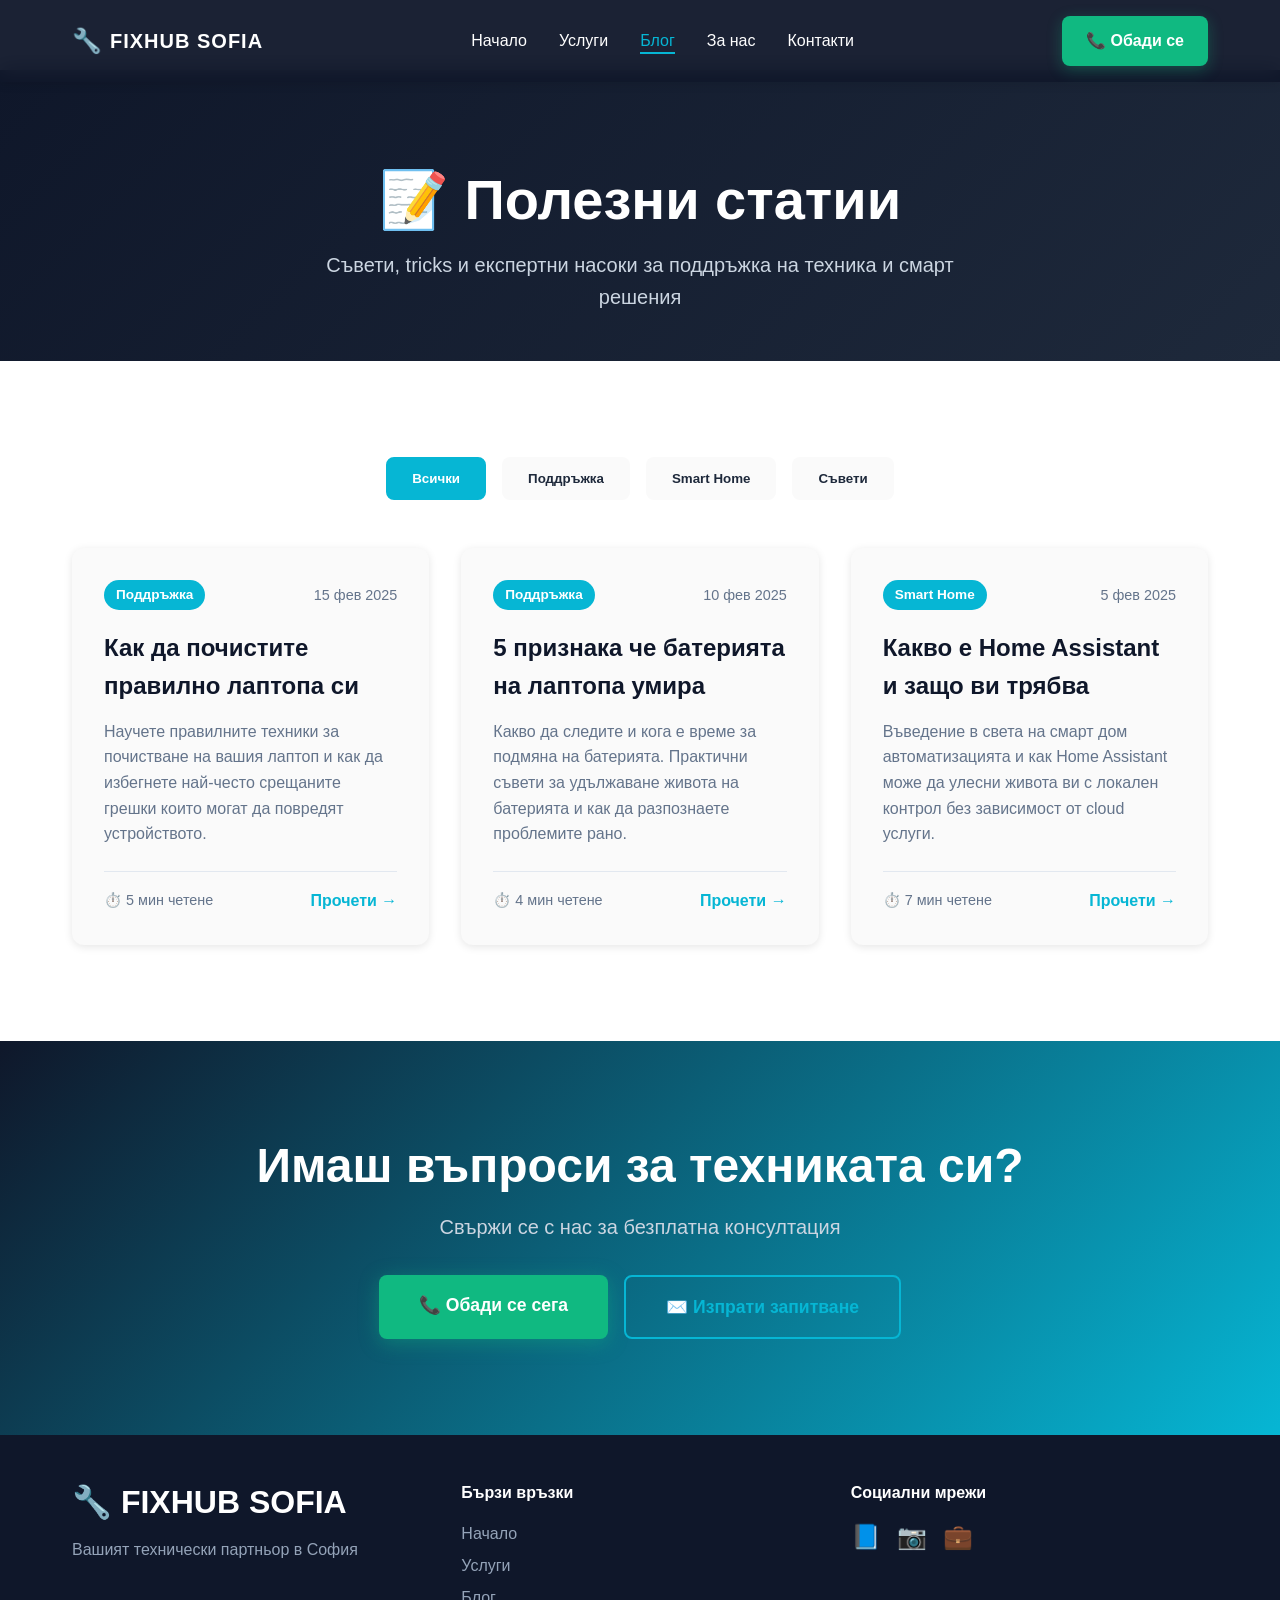
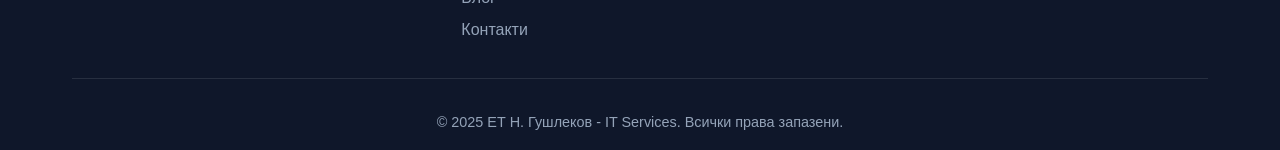
==== blog/index.html @ a7c0e613 "Initial commit - FixHub Sofia website" ====
<!DOCTYPE html>
<html lang="bg">
<head>
    <meta charset="UTF-8">
    <meta name="viewport" content="width=device-width, initial-scale=1.0">

    <title>Блог - Полезни статии | FixHub Sofia</title>
    <meta name="description" content="Полезни статии и съвети за поддръжка на компютри, смарт дом технологии и техника. Експертни насоки от FixHub Sofia.">

    <link rel="icon" type="image/png" href="data:image/svg+xml,<svg xmlns='http://www.w3.org/2000/svg' viewBox='0 0 100 100'><text y='.9em' font-size='90'>🔧</text></svg>">
    <link rel="stylesheet" href="../css/style.css">
</head>
<body>

<!-- Navigation -->
<nav class="navbar" id="navbar">
    <div class="nav-container">
        <a href="../index.html" class="nav-logo">
            <span class="logo-icon">🔧</span>
            <span class="logo-text">FIXHUB SOFIA</span>
        </a>

        <ul class="nav-menu" id="nav-menu">
            <li><a href="../index.html#home" class="nav-link">Начало</a></li>
            <li><a href="../index.html#services" class="nav-link">Услуги</a></li>
            <li><a href="../index.html#blog" class="nav-link active">Блог</a></li>
            <li><a href="../index.html#about" class="nav-link">За нас</a></li>
            <li><a href="../index.html#contact" class="nav-link">Контакти</a></li>
        </ul>

        <a href="tel:+359000000000" class="nav-cta">📞 Обади се</a>

        <div class="hamburger" id="hamburger">
            <span></span>
            <span></span>
            <span></span>
        </div>
    </div>
</nav>

<!-- Blog Header -->
<section class="blog-header">
    <div class="container">
        <h1>📝 Полезни статии</h1>
        <p class="blog-header-subtitle">
            Съвети, tricks и експертни насоки за поддръжка на техника и смарт решения
        </p>
    </div>
</section>

<!-- Blog Grid -->
<section class="section blog-index">
    <div class="container">

        <!-- Filter/Categories (optional - засега placeholder) -->
        <div class="blog-categories">
            <button class="category-filter active" data-category="all">Всички</button>
            <button class="category-filter" data-category="maintenance">Поддръжка</button>
            <button class="category-filter" data-category="smart-home">Smart Home</button>
            <button class="category-filter" data-category="tips">Съвети</button>
        </div>

        <!-- Articles Grid -->
        <div class="blog-articles-grid">

            <!-- Article 1 - Placeholder -->
            <article class="blog-index-card" data-category="maintenance">
                <div class="blog-card-header">
                    <span class="blog-card-category">Поддръжка</span>
                    <span class="blog-card-date">15 фев 2025</span>
                </div>
                <h3 class="blog-card-title">
                    <a href="articles/clean-laptop.html">Как да почистите правилно лаптопа си</a>
                </h3>
                <p class="blog-card-excerpt">
                    Научете правилните техники за почистване на вашия лаптоп и как да избегнете най-често срещаните грешки които могат да повредят устройството.
                </p>
                <div class="blog-card-footer">
                    <span class="reading-time">⏱️ 5 мин четене</span>
                    <a href="articles/clean-laptop.html" class="blog-card-link">Прочети →</a>
                </div>
            </article>

            <!-- Article 2 - Placeholder -->
            <article class="blog-index-card" data-category="maintenance">
                <div class="blog-card-header">
                    <span class="blog-card-category">Поддръжка</span>
                    <span class="blog-card-date">10 фев 2025</span>
                </div>
                <h3 class="blog-card-title">
                    <a href="articles/battery-life.html">5 признака че батерията на лаптопа умира</a>
                </h3>
                <p class="blog-card-excerpt">
                    Какво да следите и кога е време за подмяна на батерията. Практични съвети за удължаване живота на батерията и как да разпознаете проблемите рано.
                </p>
                <div class="blog-card-footer">
                    <span class="reading-time">⏱️ 4 мин четене</span>
                    <a href="articles/battery-life.html" class="blog-card-link">Прочети →</a>
                </div>
            </article>

            <!-- Article 3 - Placeholder -->
            <article class="blog-index-card" data-category="smart-home">
                <div class="blog-card-header">
                    <span class="blog-card-category">Smart Home</span>
                    <span class="blog-card-date">5 фев 2025</span>
                </div>
                <h3 class="blog-card-title">
                    <a href="articles/home-assistant-intro.html">Какво е Home Assistant и защо ви трябва</a>
                </h3>
                <p class="blog-card-excerpt">
                    Въведение в света на смарт дом автоматизацията и как Home Assistant може да улесни живота ви с локален контрол без зависимост от cloud услуги.
                </p>
                <div class="blog-card-footer">
                    <span class="reading-time">⏱️ 7 мин четене</span>
                    <a href="articles/home-assistant-intro.html" class="blog-card-link">Прочети →</a>
                </div>
            </article>

            <!-- Add more articles as you create them -->

        </div>

        <!-- Pagination (optional - за бъдеще) -->
        <!-- <div class="blog-pagination">
            <button class="page-btn">← Предишна</button>
            <span class="page-info">Страница 1 от 1</span>
            <button class="page-btn">Следваща →</button>
        </div> -->

    </div>
</section>

<!-- CTA Section -->
<section class="section cta-section">
    <div class="container">
        <h2>Имаш въпроси за техниката си?</h2>
        <p>Свържи се с нас за безплатна консултация</p>
        <div class="cta-buttons">
            <a href="tel:+359000000000" class="btn btn-primary">📞 Обади се сега</a>
            <a href="../index.html#contact" class="btn btn-secondary">✉️ Изпрати запитване</a>
        </div>
    </div>
</section>

<!-- Footer -->
<footer class="footer">
    <div class="container">
        <div class="footer-content">
            <div class="footer-brand">
                <h3>🔧 FIXHUB SOFIA</h3>
                <p>Вашият технически партньор в София</p>
            </div>

            <div class="footer-links">
                <h4>Бързи връзки</h4>
                <ul>
                    <li><a href="../index.html#home">Начало</a></li>
                    <li><a href="../index.html#services">Услуги</a></li>
                    <li><a href="index.html">Блог</a></li>
                    <li><a href="../index.html#contact">Контакти</a></li>
                </ul>
            </div>

            <div class="footer-social">
                <h4>Социални мрежи</h4>
                <div class="social-icons">
                    <a href="#" aria-label="Facebook">📘</a>
                    <a href="#" aria-label="Instagram">📷</a>
                    <a href="#" aria-label="LinkedIn">💼</a>
                </div>
            </div>
        </div>

        <div class="footer-bottom">
            <p>&copy; 2025 ЕТ Н. Гушлеков - IT Services. Всички права запазени.</p>
        </div>
    </div>
</footer>

<script src="../js/script.js"></script>
<script>
    // Simple category filter
    const filterBtns = document.querySelectorAll('.category-filter');
    const articles = document.querySelectorAll('.blog-index-card');

    filterBtns.forEach(btn => {
        btn.addEventListener('click', () => {
            // Update active button
            filterBtns.forEach(b => b.classList.remove('active'));
            btn.classList.add('active');

            const category = btn.dataset.category;

            // Filter articles
            articles.forEach(article => {
                if (category === 'all' || article.dataset.category === category) {
                    article.style.display = 'block';
                } else {
                    article.style.display = 'none';
                }
            });
        });
    });
</script>
</body>
</html>
---- css/style.css ----
/* ===========================
   CSS Variables & Reset
   =========================== */
:root {
    /* Colors - Variant 2 (Modern Tech) */
    --color-primary: #0f172a;        /* Slate dark */
    --color-secondary: #1e293b;      /* Slate medium */
    --color-accent: #06b6d4;         /* Cyan/Teal */
    --color-cta: #10b981;            /* Green for CTAs */
    --color-text: #1e293b;
    --color-text-light: #64748b;
    --color-bg: #fafafa;
    --color-bg-alt: #f1f5f9;
    --color-white: #ffffff;

    /* Spacing */
    --spacing-xs: 0.5rem;
    --spacing-sm: 1rem;
    --spacing-md: 2rem;
    --spacing-lg: 4rem;
    --spacing-xl: 6rem;

    /* Border radius */
    --radius-sm: 8px;
    --radius-md: 12px;
    --radius-lg: 16px;

    /* Shadows */
    --shadow-sm: 0 2px 8px rgba(0, 0, 0, 0.1);
    --shadow-md: 0 4px 16px rgba(0, 0, 0, 0.12);
    --shadow-lg: 0 8px 32px rgba(0, 0, 0, 0.15);

    /* Transitions */
    --transition: all 0.3s ease;
}

* {
    margin: 0;
    padding: 0;
    box-sizing: border-box;
}

html {
    scroll-behavior: smooth;
    font-size: 16px;
}

body {
    font-family: 'Segoe UI', -apple-system, BlinkMacSystemFont, 'Roboto', 'Oxygen', 'Ubuntu', 'Cantarell', sans-serif;
    line-height: 1.6;
    color: var(--color-text);
    background-color: var(--color-bg);
    overflow-x: hidden;
}

/* ===========================
   Typography
   =========================== */
h1, h2, h3, h4, h5, h6 {
    line-height: 1.2;
    font-weight: 700;
}

h1 { font-size: clamp(2.5rem, 6vw, 4rem); }
h2 { font-size: clamp(2rem, 4vw, 3rem); }
h3 { font-size: clamp(1.5rem, 3vw, 2rem); }

/* ===========================
   Navigation Bar
   =========================== */
.navbar {
    position: fixed;
    top: 0;
    left: 0;
    right: 0;
    background: rgba(15, 23, 42, 0.95);
    backdrop-filter: blur(10px);
    padding: 1rem 0;
    z-index: 1000;
    transition: var(--transition);
    box-shadow: 0 2px 10px rgba(0, 0, 0, 0.1);
}

.navbar.scrolled {
    padding: 0.5rem 0;
    box-shadow: 0 4px 20px rgba(0, 0, 0, 0.2);
}

.nav-container {
    max-width: 1200px;
    margin: 0 auto;
    padding: 0 2rem;
    display: flex;
    justify-content: space-between;
    align-items: center;
}

.nav-logo {
    display: flex;
    align-items: center;
    gap: 0.5rem;
    font-size: 1.25rem;
    font-weight: 700;
    color: var(--color-white);
    text-decoration: none;
}

.logo-icon {
    font-size: 1.5rem;
}

.logo-text {
    letter-spacing: 1px;
}

.nav-menu {
    display: flex;
    list-style: none;
    gap: 2rem;
    align-items: center;
    margin: 0 auto;
}

.nav-link {
    color: var(--color-white);
    text-decoration: none;
    font-weight: 500;
    transition: var(--transition);
    position: relative;
}

.nav-link::after {
    content: '';
    position: absolute;
    bottom: -5px;
    left: 0;
    width: 0;
    height: 2px;
    background: var(--color-accent);
    transition: var(--transition);
}

.nav-link:hover::after,
.nav-link.active::after {
    width: 100%;
}

.nav-link:hover,
.nav-link.active {
    color: var(--color-accent);
}

.nav-cta {
    background: var(--color-cta);
    color: var(--color-white);
    padding: 0.75rem 1.5rem;
    border-radius: var(--radius-sm);
    text-decoration: none;
    font-weight: 600;
    transition: var(--transition);
    box-shadow: 0 4px 15px rgba(16, 185, 129, 0.3);
}

.nav-cta:hover {
    transform: translateY(-2px);
    box-shadow: 0 6px 20px rgba(16, 185, 129, 0.4);
}

/* Hamburger Menu */
.hamburger {
    display: none;
    flex-direction: column;
    gap: 5px;
    cursor: pointer;
    z-index: 1001;
}

.hamburger span {
    width: 25px;
    height: 3px;
    background: var(--color-white);
    transition: var(--transition);
    border-radius: 2px;
}

.hamburger.active span:nth-child(1) {
    transform: rotate(45deg) translate(8px, 8px);
}

.hamburger.active span:nth-child(2) {
    opacity: 0;
}

.hamburger.active span:nth-child(3) {
    transform: rotate(-45deg) translate(7px, -7px);
}

/* ===========================
   Hero Section
   =========================== */
.hero {
    min-height: 100vh;
    background: linear-gradient(135deg, #0f172a 0%, #1e293b 50%, #cbd5e1 100%);
    position: relative;
    overflow: hidden;
    display: flex;
    align-items: center;
    justify-content: center;
    padding-top: 140px; /* navbar (70px) + banner (~70px) */
}

/* Floating shapes - без промяна */
.shape {
    position: absolute;
    border: 2px solid rgba(6, 182, 212, 0.2);
    border-radius: 50%;
    animation: float 5s ease-in-out infinite;
}

.shape:nth-child(1) {
    width: 100px;
    height: 100px;
    top: 10%;
    left: 10%;
    animation-duration: 5s;
}

.shape:nth-child(2) {
    width: 150px;
    height: 150px;
    top: 60%;
    left: 80%;
    animation-duration: 6s;
    animation-delay: 0.5s;
}

.shape:nth-child(3) {
    width: 200px;
    height: 200px;
    top: 30%;
    left: 70%;
    animation-duration: 7s;
    animation-delay: 1s;
}

.shape:nth-child(4) {
    width: 250px;
    height: 250px;
    top: 70%;
    left: 20%;
    animation-duration: 8s;
    animation-delay: 1.5s;
}

.shape:nth-child(5) {
    width: 300px;
    height: 300px;
    top: 20%;
    left: 40%;
    animation-duration: 9s;
    animation-delay: 2s;
}

@keyframes float {
    0%, 100% {
        transform: translate(0, 0) rotate(0deg);
    }
    25% {
        transform: translate(10px, -10px) rotate(5deg);
    }
    50% {
        transform: translate(-5px, -20px) rotate(-5deg);
    }
    75% {
        transform: translate(-10px, 10px) rotate(3deg);
    }
}

.hero-content {
    position: relative;
    z-index: 10;
    text-align: center;
    padding: 0 2rem;
    max-width: 1000px;
    width: 100%;
    display: flex;
    flex-direction: column;
    justify-content: space-between;
    min-height: 80vh;
}

/* Brand на горе */
.hero-brand {
    font-size: clamp(2rem, 4vw, 3.5rem);
    color: var(--color-accent);
    font-weight: 800;
    letter-spacing: 4px;
    margin-bottom: auto;
    padding-top: 2rem;
}

/* Title и subtitle в центъра */
.hero-main {
    flex: 1;
    display: flex;
    flex-direction: column;
    justify-content: center;
    margin: 2rem 0;
}

.hero-title {
    color: var(--color-white);
    margin-bottom: 1.5rem;
    line-height: 1.1;
}

.hero-subtitle {
    font-size: clamp(1rem, 2vw, 1.25rem);
    color: #cbd5e1;
    margin-bottom: 0;
    min-height: 60px;
}

.cursor {
    border-right: 2px solid var(--color-accent);
    animation: blink 1s step-end infinite;
}

@keyframes blink {
    50% {
        border-color: transparent;
    }
}

/* Buttons и badges долу */
.hero-bottom {
    margin-top: auto;
    padding-bottom: 3rem;
}

.hero-buttons {
    display: flex;
    gap: 1rem;
    justify-content: center;
    flex-wrap: wrap;
    margin-bottom: 3rem;
}

.btn {
    padding: 1rem 2.5rem;
    font-size: 1.1rem;
    font-weight: 600;
    border-radius: var(--radius-sm);
    cursor: pointer;
    transition: var(--transition);
    border: none;
    text-decoration: none;
    display: inline-block;
}

.btn-primary {
    background: var(--color-cta);
    color: var(--color-white);
    box-shadow: 0 4px 20px rgba(16, 185, 129, 0.4);
}

.btn-primary:hover {
    transform: translateY(-2px);
    box-shadow: 0 8px 30px rgba(16, 185, 129, 0.6);
}

.btn-secondary {
    background: transparent;
    color: var(--color-accent);
    border: 2px solid var(--color-accent);
}

.btn-secondary:hover {
    background: rgba(6, 182, 212, 0.1);
    transform: translateY(-2px);
}

.btn-tertiary {
    background: transparent;
    color: #cbd5e1;
    border: 2px solid rgba(203, 213, 225, 0.3);
}

.btn-tertiary:hover {
    background: rgba(203, 213, 225, 0.1);
    border-color: #cbd5e1;
    transform: translateY(-2px);
}

.trust-badges {
    display: flex;
    justify-content: center;
    gap: 3rem;
    flex-wrap: wrap;
    color: #94a3b8;
    font-size: 0.9rem;
}

/* Responsive */
@media (max-width: 768px) {
    .hero-content {
        min-height: 70vh;
    }

    .hero-brand {
        font-size: clamp(1.75rem, 5vw, 2.5rem);
        letter-spacing: 2px;
        padding-top: 1rem;
    }

    .hero-buttons {
        margin-bottom: 2rem;
    }

    .trust-badges {
        gap: 1.5rem;
        font-size: 0.85rem;
    }

    .hero-bottom {
        padding-bottom: 2rem;
    }
}

/* ===========================
   Section Styles
   =========================== */
.section {
    padding: var(--spacing-xl) 0;
}

.container {
    max-width: 1200px;
    margin: 0 auto;
    padding: 0 2rem;
}

.section-title {
    text-align: center;
    color: var(--color-primary);
    margin-bottom: 1rem;
}

.section-subtitle {
    text-align: center;
    color: var(--color-text-light);
    font-size: 1.1rem;
    margin-bottom: 3rem;
    max-width: 600px;
    margin-left: auto;
    margin-right: auto;
}

/* ===========================
   Services Section
   =========================== */
.services {
    background: var(--color-white);
}

.services-grid {
    display: grid;
    grid-template-columns: repeat(auto-fit, minmax(280px, 1fr));
    gap: 2rem;
}

.service-card {
    background: var(--color-bg);
    padding: 2rem;
    border-radius: var(--radius-md);
    text-align: center;
    transition: var(--transition);
    border: 2px solid transparent;
}

.service-card:hover {
    transform: translateY(-10px);
    box-shadow: var(--shadow-lg);
    border-color: var(--color-accent);
}

.service-icon {
    font-size: 3rem;
    margin-bottom: 1rem;
}

.service-title {
    color: var(--color-primary);
    margin-bottom: 1rem;
    font-size: 1.5rem;
}

.service-description {
    color: var(--color-text-light);
    margin-bottom: 1.5rem;
    line-height: 1.6;
}

.service-price {
    color: var(--color-cta);
    font-weight: 700;
    font-size: 1.25rem;
}

/* ===========================
   Pricing Section
   =========================== */
.pricing {
    background: var(--color-bg-alt);
}

.pricing-grid {
    display: grid;
    grid-template-columns: repeat(auto-fit, minmax(250px, 1fr));
    gap: 1.5rem;
    margin-bottom: 2rem;
}

.pricing-item {
    background: var(--color-white);
    padding: 1.5rem;
    border-radius: var(--radius-sm);
    box-shadow: var(--shadow-sm);
    display: flex;
    justify-content: space-between;
    align-items: center;
    transition: var(--transition);
}

.pricing-item:hover {
    transform: translateY(-5px);
    box-shadow: var(--shadow-md);
}

.pricing-service {
    font-weight: 600;
    color: var(--color-primary);
}

.pricing-price {
    color: var(--color-cta);
    font-weight: 700;
    font-size: 1.25rem;
}

.pricing-note {
    text-align: center;
    color: var(--color-text-light);
    font-style: italic;
    font-size: 0.9rem;
    margin-top: 2rem;
}

/* ===========================
   Gallery Section
   =========================== */
.gallery {
    background: var(--color-white);
}

.gallery-grid {
    display: grid;
    grid-template-columns: repeat(auto-fit, minmax(300px, 1fr));
    gap: 1.5rem;
}

.gallery-item {
    aspect-ratio: 4/3;
    border-radius: var(--radius-md);
    overflow: hidden;
    box-shadow: var(--shadow-md);
    transition: var(--transition);
}

.gallery-item:hover {
    transform: scale(1.05);
    box-shadow: var(--shadow-lg);
}

.gallery-placeholder {
    width: 100%;
    height: 100%;
    background: linear-gradient(135deg, var(--color-secondary), var(--color-accent));
    display: flex;
    flex-direction: column;
    align-items: center;
    justify-content: center;
    color: var(--color-white);
}

.gallery-placeholder span {
    font-size: 4rem;
    margin-bottom: 1rem;
}

.gallery-placeholder p {
    font-size: 1.1rem;
    font-weight: 600;
}

/* ===========================
   Blog Section
   =========================== */
.blog {
    background: var(--color-bg-alt);
}

.blog-grid {
    display: grid;
    grid-template-columns: repeat(auto-fit, minmax(300px, 1fr));
    gap: 2rem;
}

.blog-card {
    background: var(--color-white);
    padding: 2rem;
    border-radius: var(--radius-md);
    box-shadow: var(--shadow-sm);
    transition: var(--transition);
}

.blog-card:hover {
    transform: translateY(-10px);
    box-shadow: var(--shadow-lg);
}

.blog-icon {
    font-size: 2.5rem;
    margin-bottom: 1rem;
}

.blog-title {
    color: var(--color-primary);
    margin-bottom: 1rem;
    font-size: 1.3rem;
}

.blog-excerpt {
    color: var(--color-text-light);
    margin-bottom: 1.5rem;
    line-height: 1.6;
}

.blog-link {
    color: var(--color-accent);
    text-decoration: none;
    font-weight: 600;
    transition: var(--transition);
}

.blog-link:hover {
    color: var(--color-cta);
}

/* ===========================
   About Section
   =========================== */
.about {
    background: var(--color-white);
}

.about-content {
    max-width: 900px;
    margin: 0 auto;
}

.about-text h3 {
    color: var(--color-primary);
    margin-bottom: 1.5rem;
    font-size: 2rem;
}

.about-text p {
    color: var(--color-text-light);
    margin-bottom: 1.5rem;
    line-height: 1.8;
    font-size: 1.1rem;
}

.about-features {
    display: grid;
    grid-template-columns: repeat(auto-fit, minmax(250px, 1fr));
    gap: 2rem;
    margin-top: 3rem;
}

.feature {
    display: flex;
    gap: 1rem;
    align-items: flex-start;
}

.feature-icon {
    font-size: 2rem;
    color: var(--color-accent);
}

.feature h4 {
    color: var(--color-primary);
    margin-bottom: 0.5rem;
}

.feature p {
    color: var(--color-text-light);
    font-size: 0.95rem;
    margin: 0;
}

/* ===========================
   Contact Section
   =========================== */
.contact {
    background: var(--color-bg-alt);
}

.contact-grid {
    display: grid;
    grid-template-columns: repeat(auto-fit, minmax(350px, 1fr));
    gap: 3rem;
}

.contact-info {
    display: flex;
    flex-direction: column;
    gap: 2rem;
}

.contact-item {
    display: flex;
    gap: 1rem;
    align-items: flex-start;
}

.contact-icon {
    font-size: 2rem;
    color: var(--color-accent);
}

.contact-item h4 {
    color: var(--color-primary);
    margin-bottom: 0.5rem;
}

.contact-item a {
    color: var(--color-accent);
    text-decoration: none;
    font-weight: 600;
    transition: var(--transition);
}

.contact-item a:hover {
    color: var(--color-cta);
}

.contact-item p {
    color: var(--color-text-light);
    margin: 0;
}

.contact-note {
    font-size: 0.85rem;
    font-style: italic;
}

.contact-form-container {
    background: var(--color-white);
    padding: 2rem;
    border-radius: var(--radius-md);
    box-shadow: var(--shadow-md);
}

.contact-form-container h3 {
    color: var(--color-primary);
    margin-bottom: 1.5rem;
}

.contact-form {
    display: flex;
    flex-direction: column;
    gap: 1rem;
}

.contact-form input,
.contact-form textarea {
    padding: 1rem;
    border: 2px solid #e2e8f0;
    border-radius: var(--radius-sm);
    font-family: inherit;
    font-size: 1rem;
    transition: var(--transition);
}

.contact-form input:focus,
.contact-form textarea:focus {
    outline: none;
    border-color: var(--color-accent);
}

.contact-form textarea {
    resize: vertical;
}

.form-note {
    font-size: 0.85rem;
    color: var(--color-text-light);
    font-style: italic;
    margin-top: 1rem;
}

/* ===========================
   Footer
   =========================== */
.footer {
    background: var(--color-primary);
    color: var(--color-white);
    padding: 3rem 0 1rem;
}

.footer-content {
    display: grid;
    grid-template-columns: repeat(auto-fit, minmax(250px, 1fr));
    gap: 2rem;
    margin-bottom: 2rem;
}

.footer-brand h3 {
    margin-bottom: 1rem;
}

.footer-brand p {
    color: #94a3b8;
}

.footer-links h4,
.footer-social h4 {
    margin-bottom: 1rem;
}

.footer-links ul {
    list-style: none;
}

.footer-links a {
    color: #94a3b8;
    text-decoration: none;
    transition: var(--transition);
    line-height: 2;
}

.footer-links a:hover {
    color: var(--color-accent);
}

.social-icons {
    display: flex;
    gap: 1rem;
}

.social-icons a {
    font-size: 1.5rem;
    text-decoration: none;
    transition: var(--transition);
}

.social-icons a:hover {
    transform: scale(1.2);
}

.footer-bottom {
    text-align: center;
    padding-top: 2rem;
    border-top: 1px solid rgba(255, 255, 255, 0.1);
    color: #94a3b8;
    font-size: 0.9rem;
}

/* ===========================
   Floating CTA Button
   =========================== */
.floating-cta {
    position: fixed;
    bottom: 2rem;
    right: 2rem;
    background: var(--color-cta);
    color: var(--color-white);
    padding: 1rem 1.5rem;
    border-radius: 50px;
    text-decoration: none;
    font-weight: 600;
    box-shadow: 0 4px 20px rgba(16, 185, 129, 0.4);
    transition: var(--transition);
    z-index: 999;
    display: none;
}

.floating-cta.visible {
    display: block;
    animation: fadeInUp 0.3s ease;
}

.floating-cta:hover {
    transform: translateY(-5px);
    box-shadow: 0 8px 30px rgba(16, 185, 129, 0.6);
}

/* ===========================
   Back to Top Button
   =========================== */
.back-to-top {
    position: fixed;
    bottom: 2rem;
    left: 2rem;
    width: 50px;
    height: 50px;
    background: var(--color-accent);
    color: var(--color-white);
    border: none;
    border-radius: 50%;
    font-size: 1.5rem;
    cursor: pointer;
    opacity: 0;
    visibility: hidden;
    transition: var(--transition);
    z-index: 998;
    box-shadow: 0 4px 15px rgba(6, 182, 212, 0.4);
}

.back-to-top.visible {
    opacity: 1;
    visibility: visible;
}

.back-to-top:hover {
    background: var(--color-cta);
    transform: translateY(-5px);
    box-shadow: 0 6px 20px rgba(6, 182, 212, 0.6);
}

/* Adjust floating CTA position when both buttons visible */
@media (max-width: 768px) {
    .back-to-top {
        bottom: 5rem;
        left: 1rem;
        width: 45px;
        height: 45px;
    }
}

@keyframes fadeInUp {
    from {
        opacity: 0;
        transform: translateY(20px);
    }
    to {
        opacity: 1;
        transform: translateY(0);
    }
}

/* Service Link Button */
.service-link {
    display: inline-block;
    margin-top: 1rem;
    padding: 0.75rem 1.5rem;
    background: var(--color-accent);
    color: var(--color-white);
    text-decoration: none;
    border-radius: var(--radius-sm);
    font-weight: 600;
    transition: var(--transition);
}

.service-link:hover {
    background: var(--color-cta);
    transform: translateX(5px);
}

/* ===========================
   Responsive Design
   =========================== */
@media (max-width: 768px) {
    .nav-menu {
        position: fixed;
        left: -100%;
        top: 70px;
        flex-direction: column;
        background: rgba(15, 23, 42, 0.98);
        width: 100%;
        text-align: center;
        transition: 0.3s;
        padding: 2rem 0;
        gap: 1.5rem;
    }

    .nav-menu.active {
        left: 0;
    }

    .nav-cta {
        display: none;
    }

    .hamburger {
        display: flex;
    }

    .trust-badges {
        gap: 1.5rem;
        font-size: 0.85rem;
    }

    .services-grid,
    .gallery-grid,
    .blog-grid {
        grid-template-columns: 1fr;
    }

    .pricing-grid {
        grid-template-columns: 1fr;
    }

    .contact-grid {
        grid-template-columns: 1fr;
    }

    .floating-cta {
        bottom: 1rem;
        right: 1rem;
        padding: 0.75rem 1.25rem;
        font-size: 0.9rem;
    }


}

@media (max-width: 480px) {
    .container {
        padding: 0 1rem;
    }

    .hero-buttons {
        flex-direction: column;
        width: 100%;
    }

    .hero-buttons .btn {
        width: 100%;
    }
}

/* ===========================
   Service Detail Pages
   =========================== */
.service-hero {
    background: linear-gradient(135deg, var(--color-primary), var(--color-secondary));
    color: var(--color-white);
    padding: 8rem 0 4rem;
    margin-top: 70px;
}

.back-link {
    color: var(--color-accent);
    text-decoration: none;
    font-weight: 600;
    display: inline-block;
    margin-bottom: 2rem;
    transition: var(--transition);
}

.back-link:hover {
    transform: translateX(-5px);
}

.service-hero h1 {
    font-size: clamp(2.5rem, 5vw, 3.5rem);
    margin-bottom: 1rem;
}

.service-hero-subtitle {
    font-size: 1.25rem;
    color: #cbd5e1;
    max-width: 700px;
}

.service-details {
    background: var(--color-white);
}

.details-grid {
    display: grid;
    grid-template-columns: repeat(auto-fit, minmax(350px, 1fr));
    gap: 3rem;
    margin-top: 3rem;
}

.detail-category h3 {
    color: var(--color-primary);
    margin-bottom: 1.5rem;
    font-size: 1.5rem;
}

.service-list {
    list-style: none;
}

.service-list li {
    display: flex;
    justify-content: space-between;
    align-items: center;
    padding: 1rem;
    border-bottom: 1px solid #e2e8f0;
    transition: var(--transition);
}

.service-list li:hover {
    background: var(--color-bg-alt);
    padding-left: 1.5rem;
}

.service-name {
    font-weight: 500;
    color: var(--color-text);
}

.service-detail-price {
    color: var(--color-cta);
    font-weight: 700;
    white-space: nowrap;
    margin-left: 1rem;
}

.service-detail-price.free {
    color: var(--color-accent);
    font-size: 1.1rem;
}

/* FAQ Section */
.faq-section {
    background: var(--color-bg-alt);
}

.faq-grid {
    display: grid;
    grid-template-columns: repeat(auto-fit, minmax(300px, 1fr));
    gap: 2rem;
    margin-top: 3rem;
}

.faq-item {
    background: var(--color-white);
    padding: 2rem;
    border-radius: var(--radius-md);
    box-shadow: var(--shadow-sm);
    transition: var(--transition);
}

.faq-item:hover {
    transform: translateY(-5px);
    box-shadow: var(--shadow-md);
}

.faq-item h3 {
    color: var(--color-primary);
    margin-bottom: 1rem;
    font-size: 1.25rem;
}

.faq-item p {
    color: var(--color-text-light);
    line-height: 1.6;
}

/* Process Section */
.process-section {
    background: var(--color-white);
}

.process-steps {
    display: grid;
    grid-template-columns: repeat(auto-fit, minmax(250px, 1fr));
    gap: 2rem;
    margin-top: 3rem;
}

.process-step {
    text-align: center;
    padding: 2rem;
}

.step-number {
    width: 60px;
    height: 60px;
    background: var(--color-accent);
    color: var(--color-white);
    border-radius: 50%;
    display: flex;
    align-items: center;
    justify-content: center;
    font-size: 1.5rem;
    font-weight: 700;
    margin: 0 auto 1.5rem;
}

.process-step h3 {
    color: var(--color-primary);
    margin-bottom: 1rem;
}

.process-step p {
    color: var(--color-text-light);
    line-height: 1.6;
}

/* CTA Section */
.cta-section {
    background: linear-gradient(135deg, var(--color-primary), var(--color-accent));
    color: var(--color-white);
    text-align: center;
}

.cta-section h2 {
    color: var(--color-white);
    margin-bottom: 1rem;
}

.cta-section p {
    font-size: 1.25rem;
    margin-bottom: 2rem;
    color: #cbd5e1;
}

.cta-buttons {
    display: flex;
    gap: 1rem;
    justify-content: center;
    flex-wrap: wrap;
}

/* ===========================
   Product Pages Styles
   =========================== */

/* Category Tabs */
.category-tabs {
    display: flex;
    gap: 1rem;
    justify-content: center;
    flex-wrap: wrap;
    margin-top: 2rem;
}

.category-tab {
    padding: 0.75rem 1.5rem;
    background: var(--color-white);
    border: 2px solid #e2e8f0;
    border-radius: var(--radius-sm);
    font-weight: 600;
    cursor: pointer;
    transition: var(--transition);
}

.category-tab:hover {
    border-color: var(--color-accent);
    transform: translateY(-2px);
}

.category-tab.active {
    background: var(--color-accent);
    color: var(--color-white);
    border-color: var(--color-accent);
}

/* Products Grid */
.products-section {
    background: var(--color-white);
}

.products-grid {
    display: grid;
    grid-template-columns: repeat(auto-fill, minmax(320px, 1fr));
    gap: 2rem;
    margin-top: 3rem;
}

.product-card {
    background: var(--color-bg);
    border-radius: var(--radius-md);
    overflow: hidden;
    box-shadow: var(--shadow-sm);
    transition: var(--transition);
    display: flex;
    flex-direction: column;
}

.product-card:hover {
    transform: translateY(-10px);
    box-shadow: var(--shadow-lg);
}

.product-image {
    position: relative;
    aspect-ratio: 16/10;
    background: linear-gradient(135deg, var(--color-secondary), var(--color-accent));
    overflow: hidden;
}

.product-placeholder {
    width: 100%;
    height: 100%;
    display: flex;
    align-items: center;
    justify-content: center;
}

.product-icon {
    font-size: 5rem;
    filter: drop-shadow(0 4px 10px rgba(0,0,0,0.2));
}

.product-badge {
    position: absolute;
    top: 1rem;
    right: 1rem;
    background: var(--color-cta);
    color: var(--color-white);
    padding: 0.5rem 1rem;
    border-radius: 20px;
    font-size: 0.85rem;
    font-weight: 600;
}

.product-badge.new {
    background: #f59e0b;
}

.product-content {
    padding: 1.5rem;
    flex: 1;
    display: flex;
    flex-direction: column;
}

.product-name {
    color: var(--color-primary);
    font-size: 1.5rem;
    margin-bottom: 0.25rem;
}

.product-category {
    color: var(--color-accent);
    font-size: 0.9rem;
    font-weight: 600;
    margin-bottom: 1rem;
}

.product-description {
    color: var(--color-text-light);
    line-height: 1.6;
    margin-bottom: 1.5rem;
}

.product-features {
    display: grid;
    grid-template-columns: 1fr 1fr;
    gap: 0.5rem;
    margin-bottom: 1.5rem;
}

.feature-item {
    font-size: 0.85rem;
    color: var(--color-text);
}

.product-footer {
    margin-top: auto;
    display: flex;
    justify-content: space-between;
    align-items: center;
    padding-top: 1rem;
    border-top: 2px solid #e2e8f0;
}

.product-price {
    display: flex;
    flex-direction: column;
}

.price-amount {
    font-size: 1.75rem;
    font-weight: 700;
    color: var(--color-cta);
}

.price-note {
    font-size: 0.8rem;
    color: var(--color-text-light);
}

.btn-sm {
    padding: 0.75rem 1.5rem;
    font-size: 0.95rem;
}

/* Add Product Card */
.add-product-card {
    background: linear-gradient(135deg, #f1f5f9, #e2e8f0);
    border: 2px dashed #cbd5e1;
    cursor: default;
}

.add-product-card:hover {
    transform: none;
}

.add-product-content {
    display: flex;
    flex-direction: column;
    align-items: center;
    justify-content: center;
    height: 100%;
    padding: 3rem 1.5rem;
    text-align: center;
}

.add-product-icon {
    font-size: 4rem;
    color: var(--color-text-light);
    margin-bottom: 1rem;
}

.add-product-content h3 {
    color: var(--color-text);
    margin-bottom: 0.5rem;
}

.add-product-content p {
    color: var(--color-text-light);
}

/* Custom Orders Section */
.custom-orders-section {
    background: var(--color-bg-alt);
}

.custom-grid {
    display: grid;
    grid-template-columns: repeat(auto-fit, minmax(350px, 1fr));
    gap: 3rem;
    margin-top: 3rem;
}

.custom-category h3,
.custom-process h3 {
    color: var(--color-primary);
    margin-bottom: 1.5rem;
}

.custom-list {
    list-style: none;
}

.custom-list li {
    padding: 0.75rem 0;
    color: var(--color-text);
    border-bottom: 1px solid #e2e8f0;
}

.custom-steps {
    display: flex;
    flex-direction: column;
    gap: 1.5rem;
    margin-bottom: 2rem;
}

.custom-step {
    display: flex;
    gap: 1rem;
    align-items: flex-start;
}

.custom-step-number {
    width: 40px;
    height: 40px;
    background: var(--color-accent);
    color: var(--color-white);
    border-radius: 50%;
    display: flex;
    align-items: center;
    justify-content: center;
    font-weight: 700;
    flex-shrink: 0;
}

.custom-step h4 {
    color: var(--color-primary);
    margin-bottom: 0.25rem;
}

.custom-step p {
    color: var(--color-text-light);
    font-size: 0.95rem;
}

.custom-pricing {
    background: var(--color-white);
    padding: 1.5rem;
    border-radius: var(--radius-sm);
    border-left: 4px solid var(--color-cta);
}

.custom-pricing p {
    margin: 0.5rem 0;
    color: var(--color-text);
}

.custom-pricing strong {
    color: var(--color-primary);
}

/* Responsive */
@media (max-width: 768px) {
    .products-grid {
        grid-template-columns: 1fr;
    }

    .product-features {
        grid-template-columns: 1fr;
    }

    .custom-grid {
        grid-template-columns: 1fr;
    }
}

/* ===========================
   Smart Home Page - Tiers
   =========================== */

.tiers-section {
    background: var(--color-white);
}

.tiers-grid {
    display: grid;
    grid-template-columns: repeat(auto-fit, minmax(320px, 1fr));
    gap: 2rem;
    margin-top: 3rem;
}

.tier-card {
    background: var(--color-bg);
    border-radius: var(--radius-lg);
    overflow: hidden;
    box-shadow: var(--shadow-md);
    transition: var(--transition);
    display: flex;
    flex-direction: column;
    position: relative;
}

.tier-card:hover {
    transform: translateY(-10px);
    box-shadow: var(--shadow-lg);
}

.tier-recommended {
    border: 3px solid var(--color-cta);
}

.tier-badge {
    position: absolute;
    top: 1rem;
    right: 1rem;
    background: var(--color-cta);
    color: var(--color-white);
    padding: 0.5rem 1rem;
    border-radius: 20px;
    font-size: 0.85rem;
    font-weight: 700;
    z-index: 10;
}

.tier-header {
    background: linear-gradient(135deg, var(--color-primary), var(--color-secondary));
    color: var(--color-white);
    padding: 2rem;
    text-align: center;
}

.tier-icon {
    font-size: 3rem;
    margin-bottom: 1rem;
}

.tier-name {
    font-size: 1.75rem;
    margin-bottom: 0.5rem;
}

.tier-tagline {
    color: #cbd5e1;
    font-size: 1rem;
}

.tier-content {
    padding: 2rem;
    flex: 1;
    display: flex;
    flex-direction: column;
}

.tier-description {
    color: var(--color-text-light);
    margin-bottom: 1.5rem;
    line-height: 1.6;
}

.tier-features {
    margin-bottom: 1.5rem;
}

.tier-features h4 {
    color: var(--color-primary);
    margin-bottom: 0.75rem;
    font-size: 1.1rem;
}

.tier-features ul {
    list-style: none;
}

.tier-features li {
    padding: 0.5rem 0;
    color: var(--color-text);
    line-height: 1.5;
}

.tier-note {
    font-size: 0.85rem;
    color: var(--color-text-light);
    font-style: italic;
    margin-top: 0.5rem;
}

.tier-best-for {
    background: var(--color-bg-alt);
    padding: 1rem;
    border-radius: var(--radius-sm);
    margin-bottom: 1.5rem;
}

.tier-best-for h4 {
    color: var(--color-primary);
    margin-bottom: 0.5rem;
    font-size: 1rem;
}

.tier-best-for p {
    color: var(--color-text-light);
    font-size: 0.95rem;
    margin: 0;
}

.tier-pricing {
    text-align: center;
    margin: auto 0 1.5rem;
    padding-top: 1rem;
    border-top: 2px solid #e2e8f0;
}

.tier-price {
    font-size: 2rem;
    font-weight: 700;
    color: var(--color-cta);
    margin-bottom: 0.25rem;
}

.tier-price-note {
    color: var(--color-text-light);
    font-size: 0.9rem;
}

/* Comparison Table */
.comparison-section {
    background: var(--color-bg-alt);
}

.comparison-table-wrapper {
    overflow-x: auto;
    margin-top: 2rem;
}

.comparison-table {
    width: 100%;
    border-collapse: collapse;
    background: var(--color-white);
    border-radius: var(--radius-md);
    overflow: hidden;
    box-shadow: var(--shadow-sm);
}

.comparison-table th,
.comparison-table td {
    padding: 1rem;
    text-align: left;
    border-bottom: 1px solid #e2e8f0;
}

.comparison-table thead {
    background: var(--color-primary);
    color: var(--color-white);
}

.comparison-table th {
    font-weight: 700;
}

.comparison-table tbody tr:hover {
    background: var(--color-bg-alt);
}

.comparison-table td:first-child {
    font-weight: 600;
    color: var(--color-primary);
}

.comparison-note {
    text-align: center;
    color: var(--color-text-light);
    font-style: italic;
    font-size: 0.9rem;
    margin-top: 1rem;
}

/* How It Works - Tech Cards */
.how-it-works-section {
    background: var(--color-white);
}

.tech-grid {
    display: grid;
    grid-template-columns: repeat(auto-fit, minmax(300px, 1fr));
    gap: 2rem;
    margin-top: 3rem;
}

.tech-card {
    background: var(--color-bg);
    padding: 2rem;
    border-radius: var(--radius-md);
    box-shadow: var(--shadow-sm);
    transition: var(--transition);
}

.tech-card:hover {
    transform: translateY(-5px);
    box-shadow: var(--shadow-md);
}

.tech-highlight {
    border: 2px solid var(--color-accent);
}

.tech-card h3 {
    color: var(--color-primary);
    margin-bottom: 1.5rem;
    font-size: 1.3rem;
}

.tech-diagram {
    background: var(--color-white);
    padding: 1.5rem;
    border-radius: var(--radius-sm);
    margin-bottom: 1.5rem;
    border-left: 4px solid var(--color-accent);
}

.tech-flow {
    color: var(--color-text);
    font-family: 'Courier New', monospace;
    font-size: 0.9rem;
    line-height: 1.8;
    margin: 0;
}

.tech-alternative {
    color: var(--color-text-light);
    font-size: 0.85rem;
    margin-top: 0.5rem;
    font-style: italic;
}

.tech-pros-cons {
    display: grid;
    grid-template-columns: 1fr 1fr;
    gap: 1rem;
}

.tech-pros h4,
.tech-cons h4 {
    color: var(--color-primary);
    font-size: 1rem;
    margin-bottom: 0.75rem;
}

.tech-pros ul,
.tech-cons ul {
    list-style: none;
}

.tech-pros li,
.tech-cons li {
    padding: 0.25rem 0;
    font-size: 0.9rem;
    color: var(--color-text);
}

/* Responsive */
@media (max-width: 768px) {
    .tiers-grid {
        grid-template-columns: 1fr;
    }

    .comparison-table {
        font-size: 0.85rem;
    }

    .comparison-table th,
    .comparison-table td {
        padding: 0.75rem 0.5rem;
    }

    .tech-grid {
        grid-template-columns: 1fr;
    }

    .tech-pros-cons {
        grid-template-columns: 1fr;
    }
}

/* ===========================
   Blog Article Styles
   =========================== */

.blog-article {
    padding-top: 70px;
}

/* Article Header */
.article-header {
    background: linear-gradient(135deg, var(--color-primary), var(--color-secondary));
    color: var(--color-white);
    padding: 4rem 0 3rem;
    text-align: center;
}

.article-category {
    display: inline-block;
    background: var(--color-accent);
    color: var(--color-white);
    padding: 0.5rem 1rem;
    border-radius: 20px;
    font-size: 0.85rem;
    font-weight: 600;
    margin-bottom: 1rem;
}

.article-title {
    font-size: clamp(2rem, 5vw, 3rem);
    color: var(--color-white);
    margin-bottom: 1rem;
    line-height: 1.2;
}

.article-subtitle {
    font-size: 1.25rem;
    color: #cbd5e1;
    margin-bottom: 1.5rem;
    max-width: 800px;
    margin-left: auto;
    margin-right: auto;
}

.article-meta {
    display: flex;
    justify-content: center;
    gap: 2rem;
    font-size: 0.95rem;
    color: #94a3b8;
}

/* Article Content */
.article-content {
    background: var(--color-white);
    padding: 4rem 0;
}

.article-content .container {
    max-width: 800px;
}

.article-content h2 {
    color: var(--color-primary);
    margin-top: 2.5rem;
    margin-bottom: 1rem;
    font-size: 2rem;
}

.article-content h3 {
    color: var(--color-primary);
    margin-top: 2rem;
    margin-bottom: 0.75rem;
    font-size: 1.5rem;
}

.article-content h4 {
    color: var(--color-text);
    margin-top: 1.5rem;
    margin-bottom: 0.5rem;
    font-size: 1.25rem;
}

.article-content p {
    color: var(--color-text-light);
    line-height: 1.8;
    margin-bottom: 1.25rem;
    font-size: 1.1rem;
}

.article-content strong {
    color: var(--color-text);
    font-weight: 600;
}

/* Article Image */
.article-image {
    margin: 2rem 0 3rem;
}

.article-image img {
    width: 100%;
    border-radius: var(--radius-md);
    box-shadow: var(--shadow-md);
}

.image-caption {
    text-align: center;
    font-size: 0.9rem;
    color: var(--color-text-light);
    font-style: italic;
    margin-top: 0.75rem;
}

/* Lists */
.article-list {
    margin: 1.5rem 0;
    padding-left: 2rem;
}

.article-list li {
    color: var(--color-text-light);
    line-height: 1.8;
    margin-bottom: 0.5rem;
}

/* Callout Boxes */
.article-callout {
    background: linear-gradient(135deg, #ecfdf5, #d1fae5);
    border-left: 4px solid var(--color-cta);
    padding: 1.5rem;
    border-radius: var(--radius-sm);
    margin: 2rem 0;
}

.article-callout h4 {
    color: var(--color-cta);
    margin-top: 0;
    margin-bottom: 0.75rem;
}

.article-callout p {
    margin-bottom: 0;
}

.article-warning {
    background: linear-gradient(135deg, #fef3c7, #fde68a);
    border-left: 4px solid #f59e0b;
    padding: 1.5rem;
    border-radius: var(--radius-sm);
    margin: 2rem 0;
}

.article-warning h4 {
    color: #d97706;
    margin-top: 0;
    margin-bottom: 0.75rem;
}

.article-warning p {
    margin-bottom: 0;
}

/* Code Block */
.article-code {
    background: var(--color-primary);
    color: #cbd5e1;
    padding: 1.5rem;
    border-radius: var(--radius-sm);
    overflow-x: auto;
    font-family: 'Courier New', monospace;
    font-size: 0.9rem;
    line-height: 1.6;
    margin: 1.5rem 0;
}

/* Quote */
.article-quote {
    border-left: 4px solid var(--color-accent);
    padding-left: 1.5rem;
    margin: 2rem 0;
    font-size: 1.25rem;
    font-style: italic;
    color: var(--color-text);
}

/* Article Footer */
.article-footer {
    background: var(--color-bg-alt);
    padding: 3rem 0;
}

.article-tags {
    margin-bottom: 2rem;
}

.tag-label {
    font-weight: 600;
    color: var(--color-text);
    margin-right: 0.75rem;
}

.tag {
    display: inline-block;
    background: var(--color-white);
    color: var(--color-accent);
    padding: 0.5rem 1rem;
    border-radius: 20px;
    text-decoration: none;
    font-size: 0.9rem;
    margin-right: 0.5rem;
    margin-bottom: 0.5rem;
    transition: var(--transition);
}

.tag:hover {
    background: var(--color-accent);
    color: var(--color-white);
}

.article-share {
    margin-bottom: 3rem;
}

.share-label {
    font-weight: 600;
    color: var(--color-text);
    margin-right: 0.75rem;
}

.share-btn {
    display: inline-block;
    font-size: 1.5rem;
    margin-right: 0.75rem;
    text-decoration: none;
    transition: var(--transition);
}

.share-btn:hover {
    transform: scale(1.2);
}

.article-cta {
    background: var(--color-white);
    padding: 2rem;
    border-radius: var(--radius-md);
    text-align: center;
    box-shadow: var(--shadow-sm);
}

.article-cta h3 {
    color: var(--color-primary);
    margin-bottom: 0.75rem;
}

.article-cta p {
    color: var(--color-text-light);
    margin-bottom: 1.5rem;
}

/* Related Articles */
.related-articles {
    background: var(--color-white);
    padding: 3rem 0;
}

.related-articles h2 {
    text-align: center;
    color: var(--color-primary);
    margin-bottom: 2rem;
}

.related-grid {
    display: grid;
    grid-template-columns: repeat(auto-fit, minmax(280px, 1fr));
    gap: 2rem;
}

.related-card {
    background: var(--color-bg);
    padding: 1.5rem;
    border-radius: var(--radius-md);
    text-decoration: none;
    transition: var(--transition);
    border: 2px solid transparent;
}

.related-card:hover {
    transform: translateY(-5px);
    box-shadow: var(--shadow-md);
    border-color: var(--color-accent);
}

.related-card h4 {
    color: var(--color-primary);
    margin-bottom: 0.75rem;
}

.related-card p {
    color: var(--color-text-light);
    margin: 0;
}

/* Responsive */
@media (max-width: 768px) {
    .article-meta {
        flex-direction: column;
        gap: 0.5rem;
    }

    .article-content h2 {
        font-size: 1.5rem;
    }

    .article-content h3 {
        font-size: 1.25rem;
    }
}

/* ===========================
   Blog Index Page
   =========================== */

.blog-header {
    background: linear-gradient(135deg, var(--color-primary), var(--color-secondary));
    color: var(--color-white);
    padding: 6rem 0 3rem;
    text-align: center;
    margin-top: 70px;
}

.blog-header h1 {
    font-size: clamp(2.5rem, 5vw, 3.5rem);
    margin-bottom: 1rem;
}

.blog-header-subtitle {
    font-size: 1.25rem;
    color: #cbd5e1;
    max-width: 700px;
    margin: 0 auto;
}

.blog-index {
    background: var(--color-white);
}

/* Category Filters */
.blog-categories {
    display: flex;
    justify-content: center;
    gap: 1rem;
    flex-wrap: wrap;
    margin-bottom: 3rem;
}

.category-filter {
    padding: 0.75rem 1.5rem;
    background: var(--color-bg);
    border: 2px solid transparent;
    border-radius: var(--radius-sm);
    font-weight: 600;
    cursor: pointer;
    transition: var(--transition);
    color: var(--color-text);
}

.category-filter:hover {
    border-color: var(--color-accent);
    transform: translateY(-2px);
}

.category-filter.active {
    background: var(--color-accent);
    color: var(--color-white);
    border-color: var(--color-accent);
}

/* Articles Grid */
.blog-articles-grid {
    display: grid;
    grid-template-columns: repeat(auto-fill, minmax(320px, 1fr));
    gap: 2rem;
}

.blog-index-card {
    background: var(--color-bg);
    border-radius: var(--radius-md);
    padding: 2rem;
    box-shadow: var(--shadow-sm);
    transition: var(--transition);
    display: flex;
    flex-direction: column;
}

.blog-index-card:hover {
    transform: translateY(-5px);
    box-shadow: var(--shadow-md);
}

.blog-card-header {
    display: flex;
    justify-content: space-between;
    align-items: center;
    margin-bottom: 1rem;
}

.blog-card-category {
    background: var(--color-accent);
    color: var(--color-white);
    padding: 0.25rem 0.75rem;
    border-radius: 15px;
    font-size: 0.85rem;
    font-weight: 600;
}

.blog-card-date {
    color: var(--color-text-light);
    font-size: 0.9rem;
}

.blog-card-title {
    margin-bottom: 1rem;
}

.blog-card-title a {
    color: var(--color-primary);
    text-decoration: none;
    transition: var(--transition);
    font-size: 1.5rem;
}

.blog-card-title a:hover {
    color: var(--color-accent);
}

.blog-card-excerpt {
    color: var(--color-text-light);
    line-height: 1.6;
    margin-bottom: 1.5rem;
    flex: 1;
}

.blog-card-footer {
    display: flex;
    justify-content: space-between;
    align-items: center;
    padding-top: 1rem;
    border-top: 1px solid #e2e8f0;
}

.reading-time {
    color: var(--color-text-light);
    font-size: 0.9rem;
}

.blog-card-link {
    color: var(--color-accent);
    text-decoration: none;
    font-weight: 600;
    transition: var(--transition);
}

.blog-card-link:hover {
    color: var(--color-cta);
}

/* Responsive */
@media (max-width: 768px) {
    .blog-articles-grid {
        grid-template-columns: 1fr;
    }
}

/* ===========================
   Coming Soon Banner
   =========================== */
.coming-soon-banner {
    background: linear-gradient(135deg, #10b981, #06b6d4);
    color: white;
    padding: 1rem;
    position: fixed;
    top: 70px; /* височината на navbar-а */
    left: 0;
    right: 0;
    z-index: 999; /* под navbar (navbar е 1000) */
    box-shadow: 0 2px 10px rgba(0,0,0,0.1);
}

.banner-content {
    max-width: 1200px;
    margin: 0 auto;
    display: flex;
    justify-content: center;
    align-items: center;
    gap: 1rem;
    flex-wrap: wrap;
}

.banner-text {
    text-align: center;
}

.banner-notify {
    background: white;
    color: #10b981;
    border: none;
    padding: 0.5rem 1.5rem;
    border-radius: 5px;
    font-weight: 600;
    cursor: pointer;
    transition: all 0.3s ease;
}

.banner-notify:hover {
    background: #f0fdf4;
    transform: translateY(-2px);
    box-shadow: 0 4px 10px rgba(16, 185, 129, 0.3);
}

/* Responsive */
@media (max-width: 768px) {
    .coming-soon-banner {
        top: 60px; /* navbar е малко по-нисък на mobile */
        padding: 0.75rem;
    }

    .banner-text {
        font-size: 0.9rem;
    }

    .banner-notify {
        padding: 0.5rem 1rem;
        font-size: 0.9rem;
    }
}
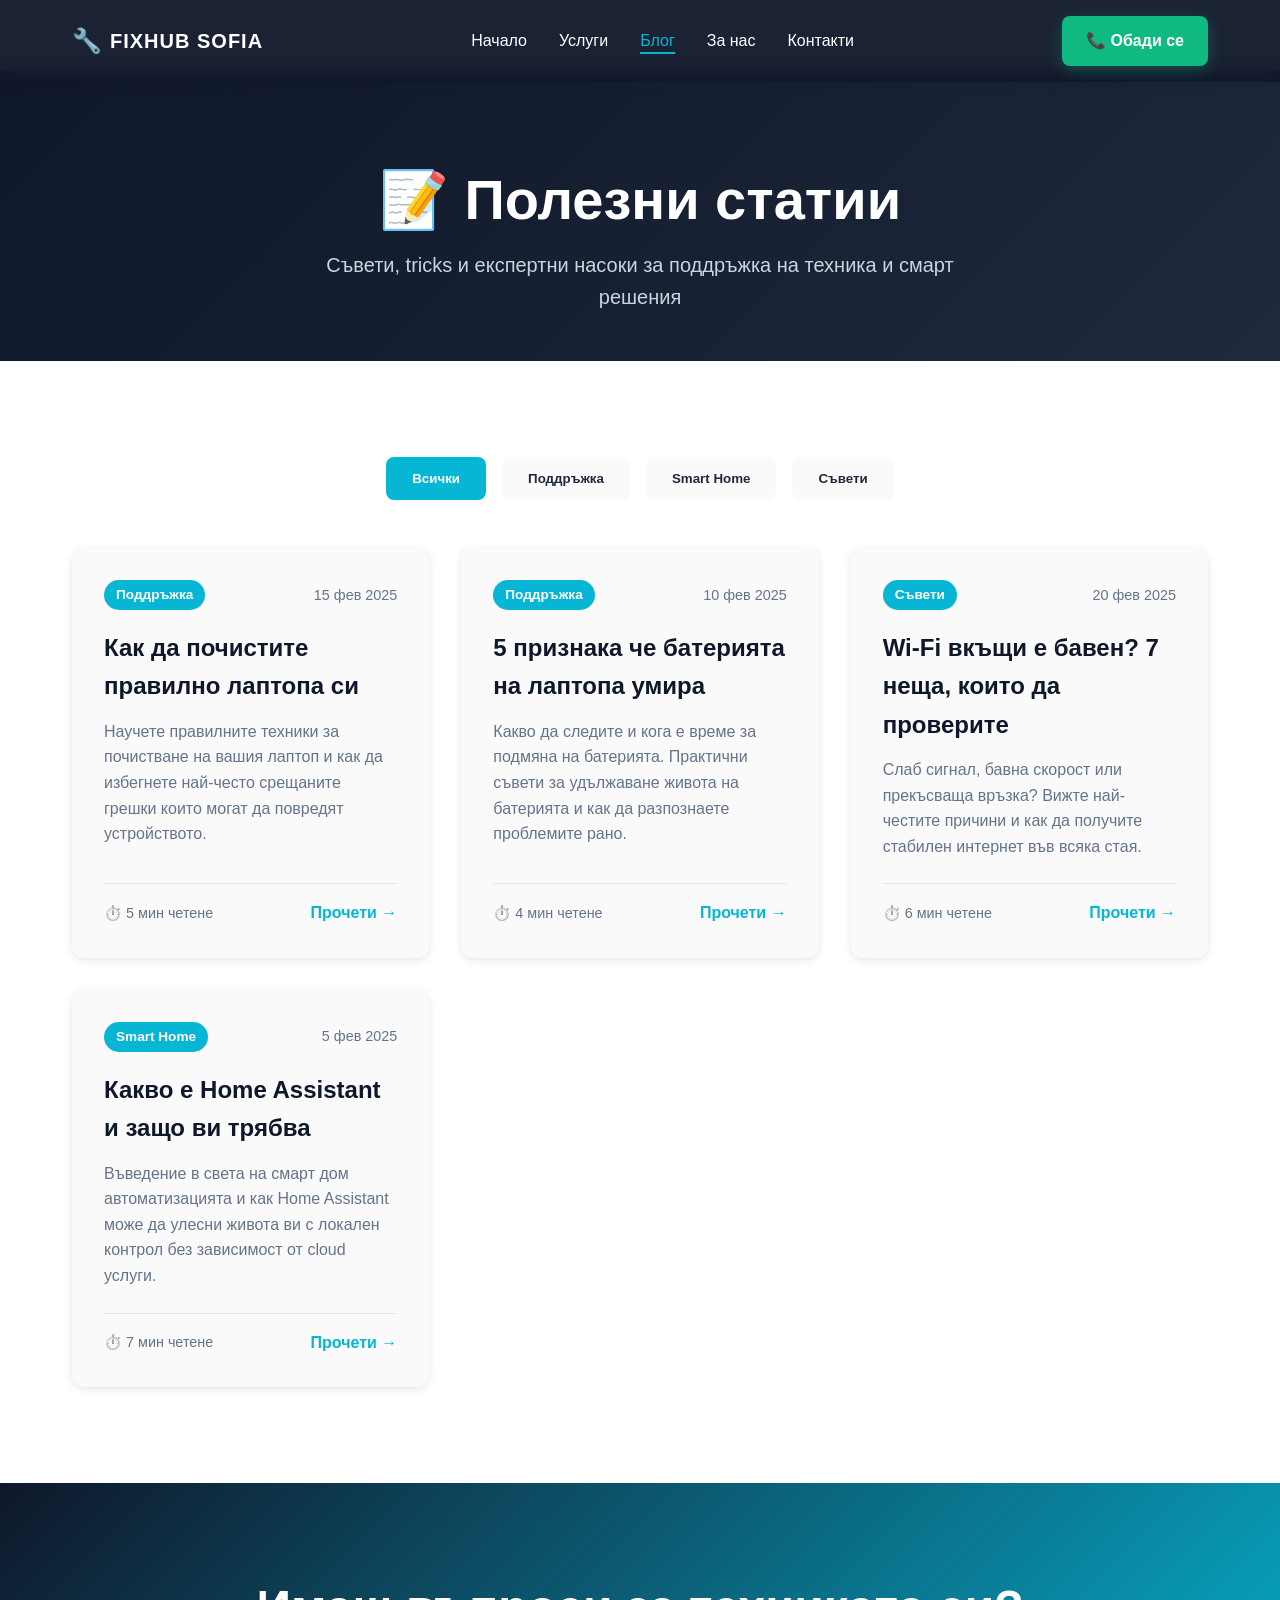
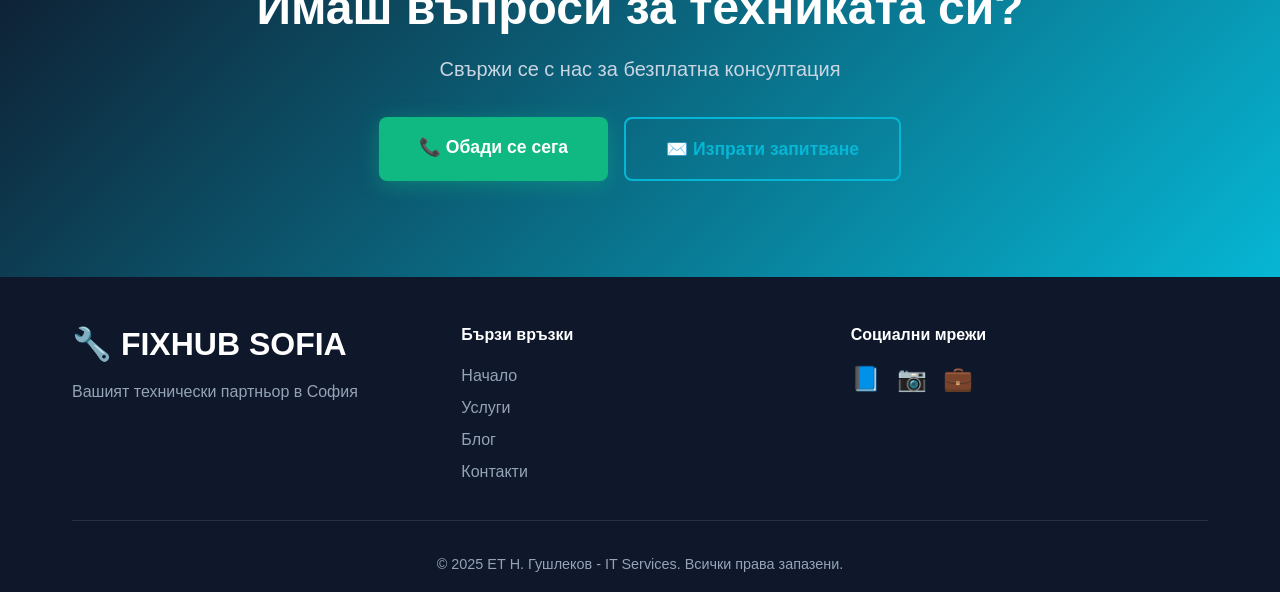
==== commit 60bb41e0: "add new articles" ====
--- a/blog/index.html
+++ b/blog/index.html
@@ -98,6 +98,31 @@
                     <a href="articles/battery-life.html" class="blog-card-link">Прочети →</a>
                 </div>
             </article>
+
+            <!-- Article 4 - Wi-Fi -->
+            <article class="blog-index-card" data-category="tips">
+                <div class="blog-card-header">
+                    <span class="blog-card-category">Съвети</span>
+                    <span class="blog-card-date">20 фев 2025</span>
+                </div>
+
+                <h3 class="blog-card-title">
+                    <a href="articles/wifi-slow-home.html">
+                        Wi-Fi вкъщи е бавен? 7 неща, които да проверите
+                    </a>
+                </h3>
+
+                <p class="blog-card-excerpt">
+                    Слаб сигнал, бавна скорост или прекъсваща връзка? Вижте най-честите причини
+                    и как да получите стабилен интернет във всяка стая.
+                </p>
+
+                <div class="blog-card-footer">
+                    <span class="reading-time">⏱️ 6 мин четене</span>
+                    <a href="articles/wifi-slow-home.html" class="blog-card-link">Прочети →</a>
+                </div>
+            </article>
+
 
             <!-- Article 3 - Placeholder -->
             <article class="blog-index-card" data-category="smart-home">
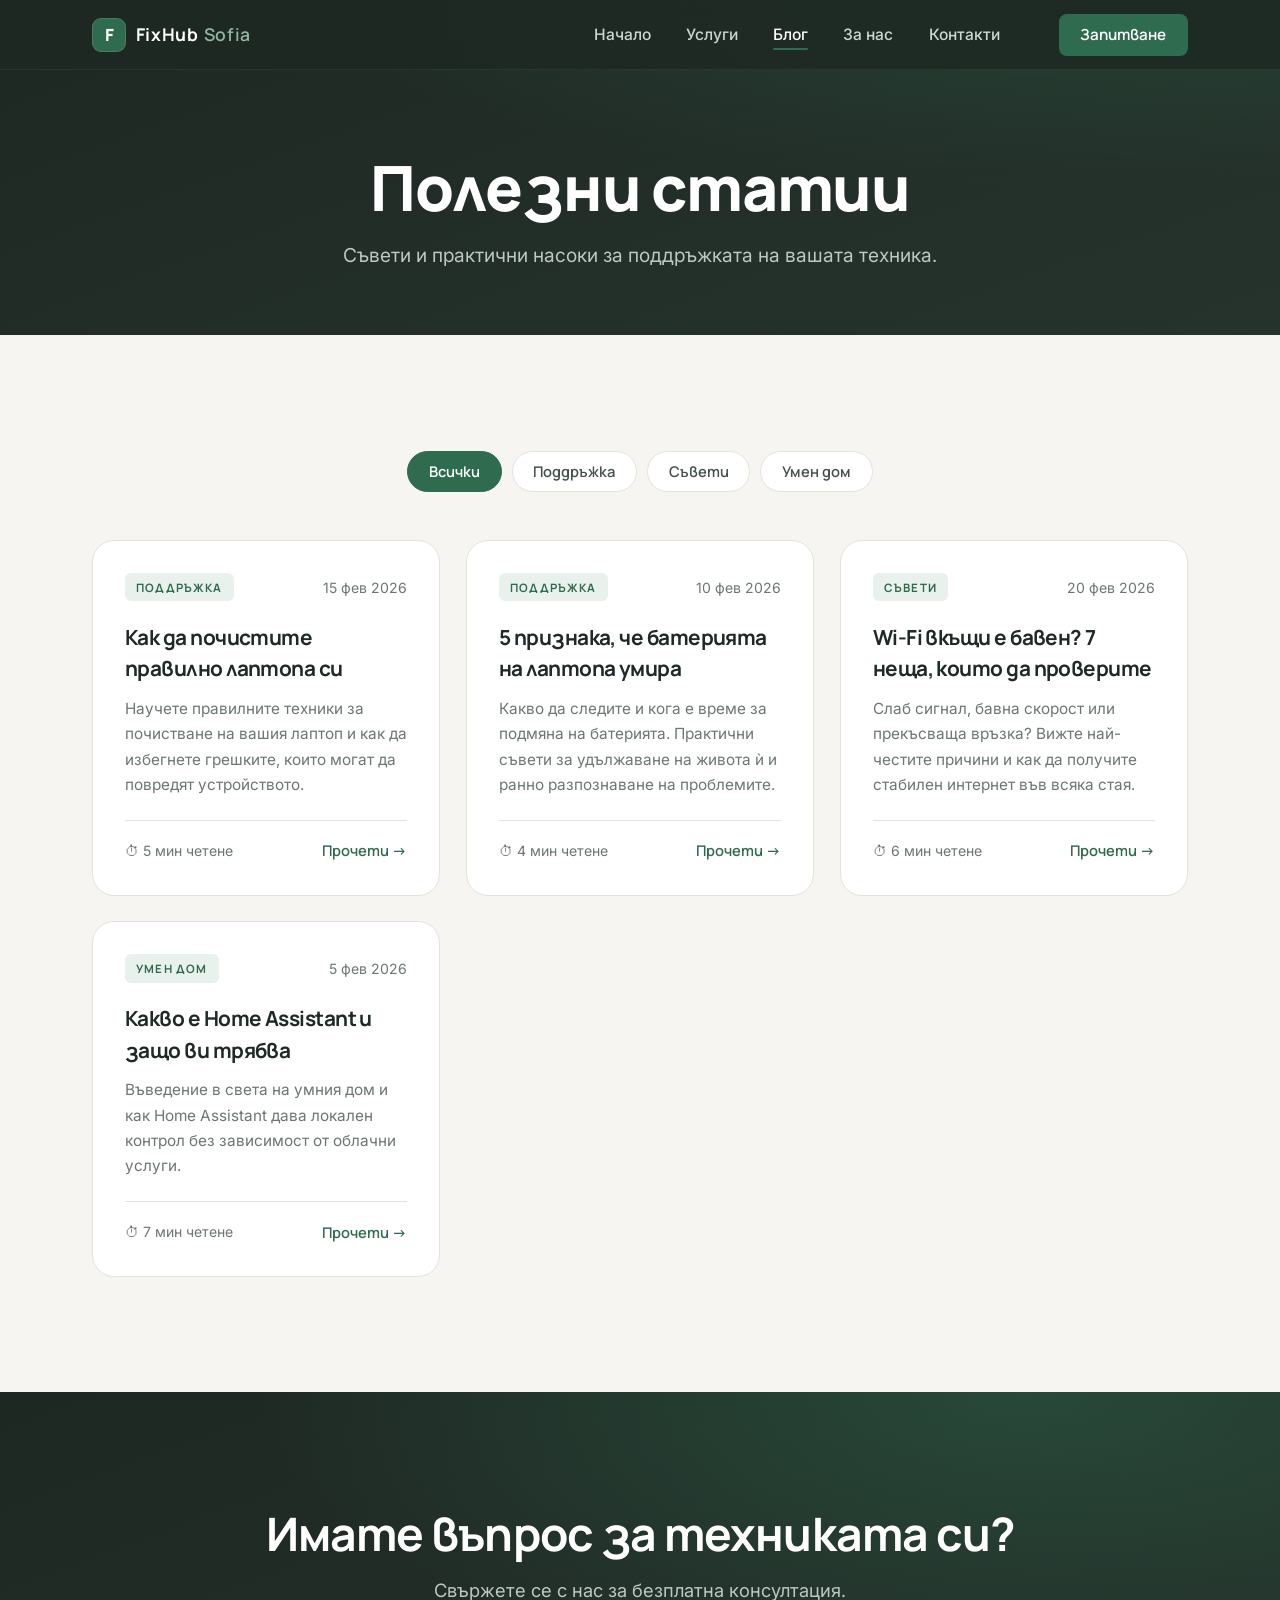
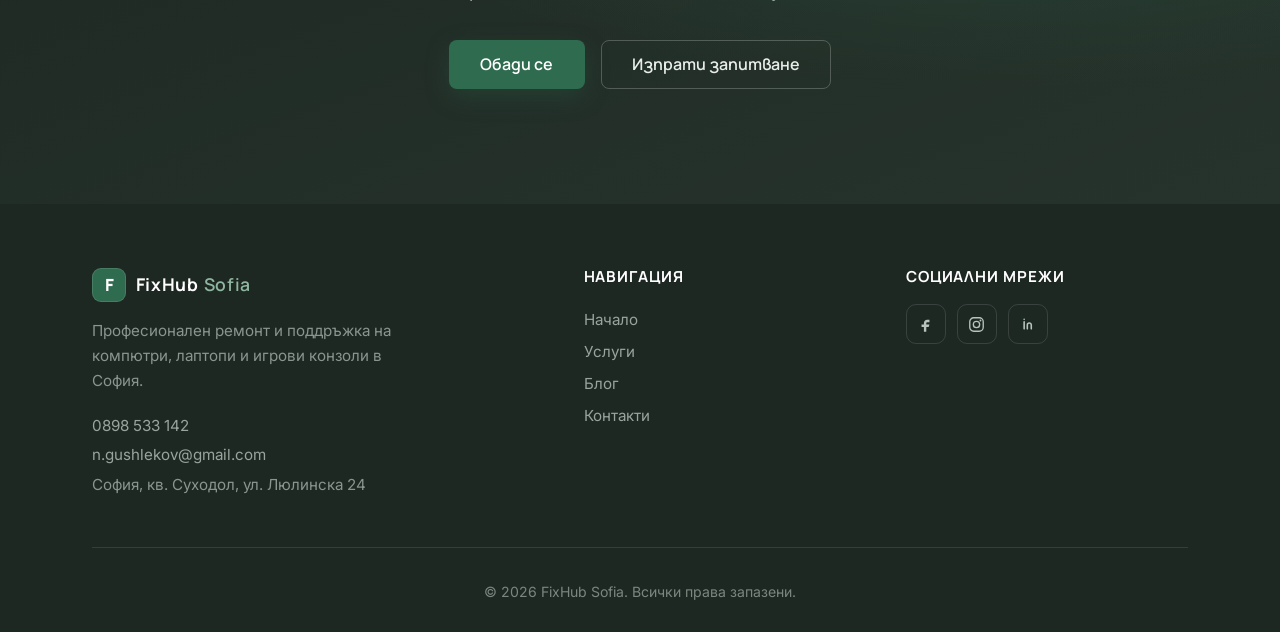
==== commit 241737ab: "redesign and update prices" ====
--- a/blog/index.html
+++ b/blog/index.html
@@ -4,10 +4,10 @@
     <meta charset="UTF-8">
     <meta name="viewport" content="width=device-width, initial-scale=1.0">
 
-    <title>Блог - Полезни статии | FixHub Sofia</title>
-    <meta name="description" content="Полезни статии и съвети за поддръжка на компютри, смарт дом технологии и техника. Експертни насоки от FixHub Sofia.">
-
-    <link rel="icon" type="image/png" href="data:image/svg+xml,<svg xmlns='http://www.w3.org/2000/svg' viewBox='0 0 100 100'><text y='.9em' font-size='90'>🔧</text></svg>">
+    <title>Блог — Полезни статии | FixHub Sofia</title>
+    <meta name="description" content="Полезни статии и съвети за поддръжка на компютри, лаптопи и техника. Експертни насоки от FixHub Sofia.">
+
+    <link rel="icon" type="image/png" href="data:image/svg+xml,<svg xmlns='http://www.w3.org/2000/svg' viewBox='0 0 100 100'><rect width='100' height='100' rx='22' fill='%232f6b4f'/><text x='50' y='72' font-size='62' font-family='Arial' font-weight='bold' fill='white' text-anchor='middle'>F</text></svg>">
     <link rel="stylesheet" href="../css/style.css">
 </head>
 <body>
@@ -16,19 +16,18 @@
 <nav class="navbar" id="navbar">
     <div class="nav-container">
         <a href="../index.html" class="nav-logo">
-            <span class="logo-icon">🔧</span>
-            <span class="logo-text">FIXHUB SOFIA</span>
+            <span class="logo-mark">F</span>
+            <span class="logo-text">FixHub <span>Sofia</span></span>
         </a>
 
         <ul class="nav-menu" id="nav-menu">
             <li><a href="../index.html#home" class="nav-link">Начало</a></li>
             <li><a href="../index.html#services" class="nav-link">Услуги</a></li>
-            <li><a href="../index.html#blog" class="nav-link active">Блог</a></li>
+            <li><a href="index.html" class="nav-link active">Блог</a></li>
             <li><a href="../index.html#about" class="nav-link">За нас</a></li>
             <li><a href="../index.html#contact" class="nav-link">Контакти</a></li>
+            <li><a href="../index.html#contact" class="nav-cta">Запитване</a></li>
         </ul>
-
-        <a href="tel:+359000000000" class="nav-cta">📞 Обади се</a>
 
         <div class="hamburger" id="hamburger">
             <span></span>
@@ -39,11 +38,11 @@
 </nav>
 
 <!-- Blog Header -->
-<section class="blog-header">
-    <div class="container">
-        <h1>📝 Полезни статии</h1>
-        <p class="blog-header-subtitle">
-            Съвети, tricks и експертни насоки за поддръжка на техника и смарт решения
+<section class="page-header on-dark">
+    <div class="container">
+        <h1>Полезни статии</h1>
+        <p class="page-header-subtitle">
+            Съвети и практични насоки за поддръжката на вашата техника.
         </p>
     </div>
 </section>
@@ -52,118 +51,95 @@
 <section class="section blog-index">
     <div class="container">
 
-        <!-- Filter/Categories (optional - засега placeholder) -->
         <div class="blog-categories">
             <button class="category-filter active" data-category="all">Всички</button>
             <button class="category-filter" data-category="maintenance">Поддръжка</button>
-            <button class="category-filter" data-category="smart-home">Smart Home</button>
             <button class="category-filter" data-category="tips">Съвети</button>
-        </div>
-
-        <!-- Articles Grid -->
+            <button class="category-filter" data-category="smart-home">Умен дом</button>
+        </div>
+
         <div class="blog-articles-grid">
 
-            <!-- Article 1 - Placeholder -->
             <article class="blog-index-card" data-category="maintenance">
                 <div class="blog-card-header">
                     <span class="blog-card-category">Поддръжка</span>
-                    <span class="blog-card-date">15 фев 2025</span>
+                    <span class="blog-card-date">15 фев 2026</span>
                 </div>
                 <h3 class="blog-card-title">
                     <a href="articles/clean-laptop.html">Как да почистите правилно лаптопа си</a>
                 </h3>
                 <p class="blog-card-excerpt">
-                    Научете правилните техники за почистване на вашия лаптоп и как да избегнете най-често срещаните грешки които могат да повредят устройството.
-                </p>
-                <div class="blog-card-footer">
-                    <span class="reading-time">⏱️ 5 мин четене</span>
+                    Научете правилните техники за почистване на вашия лаптоп и как да избегнете грешките, които могат да повредят устройството.
+                </p>
+                <div class="blog-card-footer">
+                    <span class="reading-time">⏱ 5 мин четене</span>
                     <a href="articles/clean-laptop.html" class="blog-card-link">Прочети →</a>
                 </div>
             </article>
 
-            <!-- Article 2 - Placeholder -->
             <article class="blog-index-card" data-category="maintenance">
                 <div class="blog-card-header">
                     <span class="blog-card-category">Поддръжка</span>
-                    <span class="blog-card-date">10 фев 2025</span>
-                </div>
-                <h3 class="blog-card-title">
-                    <a href="articles/battery-life.html">5 признака че батерията на лаптопа умира</a>
-                </h3>
-                <p class="blog-card-excerpt">
-                    Какво да следите и кога е време за подмяна на батерията. Практични съвети за удължаване живота на батерията и как да разпознаете проблемите рано.
-                </p>
-                <div class="blog-card-footer">
-                    <span class="reading-time">⏱️ 4 мин четене</span>
+                    <span class="blog-card-date">10 фев 2026</span>
+                </div>
+                <h3 class="blog-card-title">
+                    <a href="articles/battery-life.html">5 признака, че батерията на лаптопа умира</a>
+                </h3>
+                <p class="blog-card-excerpt">
+                    Какво да следите и кога е време за подмяна на батерията. Практични съвети за удължаване на живота ѝ и ранно разпознаване на проблемите.
+                </p>
+                <div class="blog-card-footer">
+                    <span class="reading-time">⏱ 4 мин четене</span>
                     <a href="articles/battery-life.html" class="blog-card-link">Прочети →</a>
                 </div>
             </article>
 
-            <!-- Article 4 - Wi-Fi -->
             <article class="blog-index-card" data-category="tips">
                 <div class="blog-card-header">
                     <span class="blog-card-category">Съвети</span>
-                    <span class="blog-card-date">20 фев 2025</span>
-                </div>
-
-                <h3 class="blog-card-title">
-                    <a href="articles/wifi-slow-home.html">
-                        Wi-Fi вкъщи е бавен? 7 неща, които да проверите
-                    </a>
-                </h3>
-
-                <p class="blog-card-excerpt">
-                    Слаб сигнал, бавна скорост или прекъсваща връзка? Вижте най-честите причини
-                    и как да получите стабилен интернет във всяка стая.
-                </p>
-
-                <div class="blog-card-footer">
-                    <span class="reading-time">⏱️ 6 мин четене</span>
+                    <span class="blog-card-date">20 фев 2026</span>
+                </div>
+                <h3 class="blog-card-title">
+                    <a href="articles/wifi-slow-home.html">Wi-Fi вкъщи е бавен? 7 неща, които да проверите</a>
+                </h3>
+                <p class="blog-card-excerpt">
+                    Слаб сигнал, бавна скорост или прекъсваща връзка? Вижте най-честите причини и как да получите стабилен интернет във всяка стая.
+                </p>
+                <div class="blog-card-footer">
+                    <span class="reading-time">⏱ 6 мин четене</span>
                     <a href="articles/wifi-slow-home.html" class="blog-card-link">Прочети →</a>
                 </div>
             </article>
 
-
-            <!-- Article 3 - Placeholder -->
             <article class="blog-index-card" data-category="smart-home">
                 <div class="blog-card-header">
-                    <span class="blog-card-category">Smart Home</span>
-                    <span class="blog-card-date">5 фев 2025</span>
+                    <span class="blog-card-category">Умен дом</span>
+                    <span class="blog-card-date">5 фев 2026</span>
                 </div>
                 <h3 class="blog-card-title">
                     <a href="articles/home-assistant-intro.html">Какво е Home Assistant и защо ви трябва</a>
                 </h3>
                 <p class="blog-card-excerpt">
-                    Въведение в света на смарт дом автоматизацията и как Home Assistant може да улесни живота ви с локален контрол без зависимост от cloud услуги.
-                </p>
-                <div class="blog-card-footer">
-                    <span class="reading-time">⏱️ 7 мин четене</span>
+                    Въведение в света на умния дом и как Home Assistant дава локален контрол без зависимост от облачни услуги.
+                </p>
+                <div class="blog-card-footer">
+                    <span class="reading-time">⏱ 7 мин четене</span>
                     <a href="articles/home-assistant-intro.html" class="blog-card-link">Прочети →</a>
                 </div>
             </article>
 
-            <!-- Add more articles as you create them -->
-
-        </div>
-
-        <!-- Pagination (optional - за бъдеще) -->
-        <!-- <div class="blog-pagination">
-            <button class="page-btn">← Предишна</button>
-            <span class="page-info">Страница 1 от 1</span>
-            <button class="page-btn">Следваща →</button>
-        </div> -->
-
+        </div>
     </div>
 </section>
 
 <!-- CTA Section -->
-<section class="section cta-section">
-    <div class="container">
-        <h2>Имаш въпроси за техниката си?</h2>
-        <p>Свържи се с нас за безплатна консултация</p>
+<section class="section cta-section on-dark">
+    <div class="container">
+        <h2>Имате въпрос за техниката си?</h2>
+        <p>Свържете се с нас за безплатна консултация.</p>
         <div class="cta-buttons">
-            <a href="tel:+359000000000" class="btn btn-primary">📞 Обади се сега</a>
-            <a href="../index.html#contact" class="btn btn-secondary">✉️ Изпрати запитване</a>
+            <a href="tel:+359898533142" class="btn btn-primary">Обади се</a>
+            <a href="../index.html#contact" class="btn btn-secondary">Изпрати запитване</a>
         </div>
     </div>
 </section>
@@ -173,12 +149,20 @@
     <div class="container">
         <div class="footer-content">
             <div class="footer-brand">
-                <h3>🔧 FIXHUB SOFIA</h3>
-                <p>Вашият технически партньор в София</p>
+                <a href="../index.html" class="nav-logo">
+                    <span class="logo-mark">F</span>
+                    <span class="logo-text">FixHub <span>Sofia</span></span>
+                </a>
+                <p>Професионален ремонт и поддръжка на компютри, лаптопи и игрови конзоли в София.</p>
+                <p class="footer-contact">
+                    <a href="tel:+359898533142">0898 533 142</a><br>
+                    <a href="mailto:n.gushlekov@gmail.com">n.gushlekov@gmail.com</a><br>
+                    София, кв. Суходол, ул. Люлинска 24
+                </p>
             </div>
 
             <div class="footer-links">
-                <h4>Бързи връзки</h4>
+                <h4>Навигация</h4>
                 <ul>
                     <li><a href="../index.html#home">Начало</a></li>
                     <li><a href="../index.html#services">Услуги</a></li>
@@ -190,43 +174,34 @@
             <div class="footer-social">
                 <h4>Социални мрежи</h4>
                 <div class="social-icons">
-                    <a href="#" aria-label="Facebook">📘</a>
-                    <a href="#" aria-label="Instagram">📷</a>
-                    <a href="#" aria-label="LinkedIn">💼</a>
+                    <a href="#" aria-label="Facebook"><svg viewBox="0 0 24 24" fill="currentColor"><path d="M14 9h3V6h-3c-2.2 0-4 1.8-4 4v2H7v3h3v6h3v-6h3l1-3h-4v-2c0-.6.4-1 1-1Z"/></svg></a>
+                    <a href="#" aria-label="Instagram"><svg viewBox="0 0 24 24" fill="none" stroke="currentColor" stroke-width="1.7"><rect x="3.5" y="3.5" width="17" height="17" rx="5"/><circle cx="12" cy="12" r="4"/><circle cx="17" cy="7" r="1.2" fill="currentColor" stroke="none"/></svg></a>
+                    <a href="#" aria-label="LinkedIn"><svg viewBox="0 0 24 24"><path d="M6.5 8.5v9M6.5 5.5v.01M10.5 17.5v-5a2.5 2.5 0 0 1 5 0v5M10.5 12.5v5" stroke="currentColor" stroke-width="2" stroke-linecap="round" fill="none"/></svg></a>
                 </div>
             </div>
         </div>
 
         <div class="footer-bottom">
-            <p>&copy; 2025 ЕТ Н. Гушлеков - IT Services. Всички права запазени.</p>
+            <p>&copy; 2026 FixHub Sofia. Всички права запазени.</p>
         </div>
     </div>
 </footer>
 
 <script src="../js/script.js"></script>
 <script>
-    // Simple category filter
     const filterBtns = document.querySelectorAll('.category-filter');
     const articles = document.querySelectorAll('.blog-index-card');
 
     filterBtns.forEach(btn => {
         btn.addEventListener('click', () => {
-            // Update active button
             filterBtns.forEach(b => b.classList.remove('active'));
             btn.classList.add('active');
-
             const category = btn.dataset.category;
-
-            // Filter articles
             articles.forEach(article => {
-                if (category === 'all' || article.dataset.category === category) {
-                    article.style.display = 'block';
-                } else {
-                    article.style.display = 'none';
-                }
+                article.style.display = (category === 'all' || article.dataset.category === category) ? 'flex' : 'none';
             });
         });
     });
 </script>
 </body>
-</html>+</html>
--- a/css/style.css
+++ b/css/style.css
@@ -1,40 +1,52 @@
-/* ===========================
-   CSS Variables & Reset
-   =========================== */
+/* ===========================================================
+   FixHub Sofia — Design System
+   Palette: Slate-green + Cream + Emerald
+   Calm, premium, restrained. Few icons, generous whitespace.
+   =========================================================== */
+
+@import url('https://fonts.googleapis.com/css2?family=Manrope:wght@500;600;700;800&family=Inter:wght@400;500;600&display=swap');
+
 :root {
-    /* Colors - Variant 2 (Modern Tech) */
-    --color-primary: #0f172a;        /* Slate dark */
-    --color-secondary: #1e293b;      /* Slate medium */
-    --color-accent: #06b6d4;         /* Cyan/Teal */
-    --color-cta: #10b981;            /* Green for CTAs */
-    --color-text: #1e293b;
-    --color-text-light: #64748b;
-    --color-bg: #fafafa;
-    --color-bg-alt: #f1f5f9;
-    --color-white: #ffffff;
-
-    /* Spacing */
-    --spacing-xs: 0.5rem;
-    --spacing-sm: 1rem;
-    --spacing-md: 2rem;
-    --spacing-lg: 4rem;
-    --spacing-xl: 6rem;
-
-    /* Border radius */
+    /* Core palette */
+    --slate-900: #1e2823;   /* darkest slate-green (hero, footer) */
+    --slate-800: #26332c;   /* slate gradient end */
+    --slate-700: #2f3d36;
+    --ink:       #1f2a24;   /* headings */
+    --body:      #44504b;   /* body text */
+    --muted:     #6c7771;   /* secondary text */
+    --emerald:   #2f6b4f;   /* primary accent */
+    --emerald-dark: #255840;
+    --emerald-tint: #e9f1ec; /* soft accent background */
+    --cream:     #f6f5f1;   /* primary section bg */
+    --cream-alt: #eeece4;   /* alt section bg */
+    --white:     #ffffff;
+    --line:      #e4e2da;   /* hairline borders */
+    --line-dark: rgba(255, 255, 255, 0.10);
+
+    /* Typography */
+    --font-display: 'Manrope', -apple-system, BlinkMacSystemFont, 'Segoe UI', sans-serif;
+    --font-body: 'Inter', -apple-system, BlinkMacSystemFont, 'Segoe UI', sans-serif;
+
+    /* Spacing scale */
+    --space-section: clamp(4.5rem, 9vw, 8rem);
+
+    /* Radius */
     --radius-sm: 8px;
-    --radius-md: 12px;
-    --radius-lg: 16px;
-
-    /* Shadows */
-    --shadow-sm: 0 2px 8px rgba(0, 0, 0, 0.1);
-    --shadow-md: 0 4px 16px rgba(0, 0, 0, 0.12);
-    --shadow-lg: 0 8px 32px rgba(0, 0, 0, 0.15);
-
-    /* Transitions */
-    --transition: all 0.3s ease;
-}
-
-* {
+    --radius-md: 14px;
+    --radius-lg: 22px;
+
+    /* Shadows — soft, low-contrast */
+    --shadow-xs: 0 1px 2px rgba(31, 42, 36, 0.04);
+    --shadow-sm: 0 6px 20px rgba(31, 42, 36, 0.06);
+    --shadow-md: 0 14px 40px rgba(31, 42, 36, 0.10);
+    --shadow-lg: 0 24px 60px rgba(31, 42, 36, 0.14);
+
+    --transition: 0.28s cubic-bezier(0.4, 0, 0.2, 1);
+}
+
+*,
+*::before,
+*::after {
     margin: 0;
     padding: 0;
     box-sizing: border-box;
@@ -43,1973 +55,1147 @@
 html {
     scroll-behavior: smooth;
     font-size: 16px;
+    -webkit-text-size-adjust: 100%;
 }
 
 body {
-    font-family: 'Segoe UI', -apple-system, BlinkMacSystemFont, 'Roboto', 'Oxygen', 'Ubuntu', 'Cantarell', sans-serif;
-    line-height: 1.6;
-    color: var(--color-text);
-    background-color: var(--color-bg);
+    font-family: var(--font-body);
+    line-height: 1.65;
+    color: var(--body);
+    background: var(--cream);
     overflow-x: hidden;
-}
+    -webkit-font-smoothing: antialiased;
+    text-rendering: optimizeLegibility;
+}
+
+img { max-width: 100%; display: block; }
 
 /* ===========================
    Typography
    =========================== */
 h1, h2, h3, h4, h5, h6 {
-    line-height: 1.2;
+    font-family: var(--font-display);
+    line-height: 1.15;
     font-weight: 700;
-}
-
-h1 { font-size: clamp(2.5rem, 6vw, 4rem); }
-h2 { font-size: clamp(2rem, 4vw, 3rem); }
-h3 { font-size: clamp(1.5rem, 3vw, 2rem); }
-
-/* ===========================
-   Navigation Bar
+    color: var(--ink);
+    letter-spacing: -0.02em;
+}
+
+h1 { font-size: clamp(2.4rem, 5.5vw, 3.9rem); font-weight: 800; }
+h2 { font-size: clamp(1.9rem, 3.6vw, 2.9rem); }
+h3 { font-size: clamp(1.3rem, 2.4vw, 1.7rem); }
+
+p { hyphens: auto; }
+
+a { color: var(--emerald); }
+
+.eyebrow {
+    display: inline-block;
+    font-family: var(--font-display);
+    font-size: 0.78rem;
+    font-weight: 700;
+    letter-spacing: 0.18em;
+    text-transform: uppercase;
+    color: var(--emerald);
+    margin-bottom: 1rem;
+}
+
+/* ===========================
+   Layout helpers
+   =========================== */
+.container {
+    max-width: 1160px;
+    margin: 0 auto;
+    padding: 0 2rem;
+}
+
+.section {
+    padding: var(--space-section) 0;
+}
+
+.section-head {
+    max-width: 640px;
+    margin: 0 auto 3.5rem;
+    text-align: center;
+}
+
+.section-title {
+    color: var(--ink);
+    margin-bottom: 1rem;
+}
+
+.section-subtitle {
+    color: var(--muted);
+    font-size: 1.1rem;
+}
+
+/* ===========================
+   Buttons
+   =========================== */
+.btn {
+    --btn-bg: var(--emerald);
+    display: inline-flex;
+    align-items: center;
+    justify-content: center;
+    gap: 0.5rem;
+    padding: 0.95rem 1.9rem;
+    font-family: var(--font-display);
+    font-size: 1rem;
+    font-weight: 600;
+    line-height: 1;
+    border-radius: var(--radius-sm);
+    border: 1.5px solid transparent;
+    cursor: pointer;
+    text-decoration: none;
+    transition: transform var(--transition), box-shadow var(--transition),
+                background var(--transition), color var(--transition), border-color var(--transition);
+    white-space: nowrap;
+}
+
+.btn-primary {
+    background: var(--emerald);
+    color: var(--white);
+    box-shadow: 0 8px 24px rgba(47, 107, 79, 0.28);
+}
+
+.btn-primary:hover {
+    background: var(--emerald-dark);
+    transform: translateY(-2px);
+    box-shadow: 0 12px 30px rgba(47, 107, 79, 0.36);
+}
+
+.btn-secondary {
+    background: transparent;
+    color: var(--ink);
+    border-color: var(--line);
+}
+
+.btn-secondary:hover {
+    border-color: var(--emerald);
+    color: var(--emerald);
+    transform: translateY(-2px);
+}
+
+/* Buttons on dark backgrounds */
+.on-dark .btn-secondary,
+.btn-ghost {
+    color: #e8ede9;
+    border-color: rgba(255, 255, 255, 0.22);
+    background: transparent;
+}
+
+.on-dark .btn-secondary:hover,
+.btn-ghost:hover {
+    border-color: rgba(255, 255, 255, 0.55);
+    color: var(--white);
+    background: rgba(255, 255, 255, 0.06);
+    transform: translateY(-2px);
+}
+
+/* ===========================
+   Navigation
    =========================== */
 .navbar {
     position: fixed;
-    top: 0;
-    left: 0;
-    right: 0;
-    background: rgba(15, 23, 42, 0.95);
-    backdrop-filter: blur(10px);
-    padding: 1rem 0;
+    inset: 0 0 auto 0;
+    background: rgba(30, 40, 35, 0.85);
+    backdrop-filter: blur(14px);
+    -webkit-backdrop-filter: blur(14px);
+    border-bottom: 1px solid rgba(255, 255, 255, 0.06);
+    padding: 1.1rem 0;
     z-index: 1000;
-    transition: var(--transition);
-    box-shadow: 0 2px 10px rgba(0, 0, 0, 0.1);
+    transition: padding var(--transition), background var(--transition);
 }
 
 .navbar.scrolled {
-    padding: 0.5rem 0;
-    box-shadow: 0 4px 20px rgba(0, 0, 0, 0.2);
+    padding: 0.7rem 0;
+    background: rgba(30, 40, 35, 0.96);
 }
 
 .nav-container {
-    max-width: 1200px;
+    max-width: 1160px;
     margin: 0 auto;
     padding: 0 2rem;
     display: flex;
     justify-content: space-between;
     align-items: center;
+    gap: 1.5rem;
 }
 
 .nav-logo {
     display: flex;
     align-items: center;
-    gap: 0.5rem;
-    font-size: 1.25rem;
+    gap: 0.6rem;
+    text-decoration: none;
+    flex-shrink: 0;
+}
+
+.logo-mark {
+    width: 34px;
+    height: 34px;
+    border-radius: 9px;
+    background: var(--emerald);
+    display: grid;
+    place-items: center;
+    color: var(--white);
+    font-family: var(--font-display);
+    font-weight: 800;
+    font-size: 1.05rem;
+    box-shadow: inset 0 0 0 1px rgba(255,255,255,0.12);
+}
+
+.logo-text {
+    font-family: var(--font-display);
     font-weight: 700;
-    color: var(--color-white);
+    font-size: 1.1rem;
+    letter-spacing: 0.04em;
+    color: var(--white);
+}
+
+.logo-text span { color: #8fb6a0; font-weight: 600; }
+
+.nav-menu {
+    display: flex;
+    list-style: none;
+    gap: 2.2rem;
+    align-items: center;
+    margin-left: auto;
+}
+
+.nav-link {
+    color: #cdd6d0;
     text-decoration: none;
-}
-
-.logo-icon {
-    font-size: 1.5rem;
-}
-
-.logo-text {
-    letter-spacing: 1px;
-}
-
-.nav-menu {
-    display: flex;
-    list-style: none;
-    gap: 2rem;
-    align-items: center;
-    margin: 0 auto;
-}
-
-.nav-link {
-    color: var(--color-white);
-    text-decoration: none;
+    font-size: 0.98rem;
     font-weight: 500;
-    transition: var(--transition);
     position: relative;
+    transition: color var(--transition);
 }
 
 .nav-link::after {
     content: '';
     position: absolute;
-    bottom: -5px;
+    bottom: -6px;
     left: 0;
     width: 0;
     height: 2px;
-    background: var(--color-accent);
-    transition: var(--transition);
-}
+    background: var(--emerald);
+    border-radius: 2px;
+    transition: width var(--transition);
+}
+
+.nav-link:hover,
+.nav-link.active { color: var(--white); }
 
 .nav-link:hover::after,
-.nav-link.active::after {
-    width: 100%;
-}
-
-.nav-link:hover,
-.nav-link.active {
-    color: var(--color-accent);
-}
+.nav-link.active::after { width: 100%; }
 
 .nav-cta {
-    background: var(--color-cta);
-    color: var(--color-white);
-    padding: 0.75rem 1.5rem;
+    margin-left: 1.5rem;
+    background: var(--emerald);
+    color: var(--white);
+    padding: 0.65rem 1.35rem;
     border-radius: var(--radius-sm);
     text-decoration: none;
+    font-family: var(--font-display);
     font-weight: 600;
-    transition: var(--transition);
-    box-shadow: 0 4px 15px rgba(16, 185, 129, 0.3);
+    font-size: 0.95rem;
+    transition: transform var(--transition), background var(--transition);
 }
 
 .nav-cta:hover {
+    background: var(--emerald-dark);
     transform: translateY(-2px);
-    box-shadow: 0 6px 20px rgba(16, 185, 129, 0.4);
-}
-
-/* Hamburger Menu */
+}
+
+/* Hamburger */
 .hamburger {
     display: none;
     flex-direction: column;
     gap: 5px;
     cursor: pointer;
     z-index: 1001;
+    padding: 4px;
 }
 
 .hamburger span {
-    width: 25px;
-    height: 3px;
-    background: var(--color-white);
+    width: 26px;
+    height: 2px;
+    background: var(--white);
+    border-radius: 2px;
     transition: var(--transition);
-    border-radius: 2px;
-}
-
-.hamburger.active span:nth-child(1) {
-    transform: rotate(45deg) translate(8px, 8px);
-}
-
-.hamburger.active span:nth-child(2) {
-    opacity: 0;
-}
-
-.hamburger.active span:nth-child(3) {
-    transform: rotate(-45deg) translate(7px, -7px);
-}
-
-/* ===========================
-   Hero Section
+}
+
+.hamburger.active span:nth-child(1) { transform: rotate(45deg) translate(6px, 6px); }
+.hamburger.active span:nth-child(2) { opacity: 0; }
+.hamburger.active span:nth-child(3) { transform: rotate(-45deg) translate(6px, -6px); }
+
+/* ===========================
+   Hero
    =========================== */
 .hero {
+    position: relative;
     min-height: 100vh;
-    background: linear-gradient(135deg, #0f172a 0%, #1e293b 50%, #cbd5e1 100%);
-    position: relative;
+    display: flex;
+    align-items: center;
+    background:
+        radial-gradient(120% 90% at 78% 8%, rgba(47, 107, 79, 0.28) 0%, transparent 55%),
+        linear-gradient(160deg, var(--slate-900) 0%, var(--slate-800) 60%, #1b2520 100%);
+    color: #e8ede9;
     overflow: hidden;
-    display: flex;
-    align-items: center;
-    justify-content: center;
-    padding-top: 140px; /* navbar (70px) + banner (~70px) */
-}
-
-/* Floating shapes - без промяна */
-.shape {
+    padding: 8rem 0 5rem;
+}
+
+/* subtle dot texture */
+.hero::before {
+    content: '';
     position: absolute;
-    border: 2px solid rgba(6, 182, 212, 0.2);
-    border-radius: 50%;
-    animation: float 5s ease-in-out infinite;
-}
-
-.shape:nth-child(1) {
-    width: 100px;
-    height: 100px;
-    top: 10%;
-    left: 10%;
-    animation-duration: 5s;
-}
-
-.shape:nth-child(2) {
-    width: 150px;
-    height: 150px;
-    top: 60%;
-    left: 80%;
-    animation-duration: 6s;
-    animation-delay: 0.5s;
-}
-
-.shape:nth-child(3) {
-    width: 200px;
-    height: 200px;
-    top: 30%;
-    left: 70%;
-    animation-duration: 7s;
-    animation-delay: 1s;
-}
-
-.shape:nth-child(4) {
-    width: 250px;
-    height: 250px;
-    top: 70%;
-    left: 20%;
-    animation-duration: 8s;
-    animation-delay: 1.5s;
-}
-
-.shape:nth-child(5) {
-    width: 300px;
-    height: 300px;
-    top: 20%;
-    left: 40%;
-    animation-duration: 9s;
-    animation-delay: 2s;
-}
-
-@keyframes float {
-    0%, 100% {
-        transform: translate(0, 0) rotate(0deg);
-    }
-    25% {
-        transform: translate(10px, -10px) rotate(5deg);
-    }
-    50% {
-        transform: translate(-5px, -20px) rotate(-5deg);
-    }
-    75% {
-        transform: translate(-10px, 10px) rotate(3deg);
-    }
+    inset: 0;
+    background-image: radial-gradient(rgba(255, 255, 255, 0.05) 1px, transparent 1px);
+    background-size: 26px 26px;
+    mask-image: radial-gradient(80% 70% at 50% 40%, #000 0%, transparent 80%);
+    -webkit-mask-image: radial-gradient(80% 70% at 50% 40%, #000 0%, transparent 80%);
+    pointer-events: none;
 }
 
 .hero-content {
     position: relative;
-    z-index: 10;
-    text-align: center;
-    padding: 0 2rem;
-    max-width: 1000px;
-    width: 100%;
-    display: flex;
-    flex-direction: column;
-    justify-content: space-between;
-    min-height: 80vh;
-}
-
-/* Brand на горе */
-.hero-brand {
-    font-size: clamp(2rem, 4vw, 3.5rem);
-    color: var(--color-accent);
+    z-index: 2;
+    max-width: 820px;
+}
+
+.hero-eyebrow {
+    display: inline-flex;
+    align-items: center;
+    gap: 0.55rem;
+    font-family: var(--font-display);
+    font-size: 0.82rem;
+    font-weight: 600;
+    letter-spacing: 0.06em;
+    color: #9dc1ad;
+    background: rgba(255, 255, 255, 0.05);
+    border: 1px solid rgba(255, 255, 255, 0.12);
+    padding: 0.5rem 1rem;
+    border-radius: 100px;
+    margin-bottom: 1.8rem;
+}
+
+.hero-eyebrow .dot {
+    width: 7px; height: 7px; border-radius: 50%;
+    background: #57c98b; box-shadow: 0 0 0 4px rgba(87, 201, 139, 0.18);
+}
+
+.hero-title {
+    color: var(--white);
+    font-size: clamp(2.6rem, 6vw, 4.4rem);
+    line-height: 1.06;
+    margin-bottom: 1.5rem;
+}
+
+.hero-title .accent { color: #7fc6a1; }
+
+.hero-subtitle {
+    font-size: clamp(1.05rem, 1.6vw, 1.25rem);
+    color: #bcc8c1;
+    max-width: 580px;
+    margin-bottom: 2.6rem;
+    min-height: 1.65em;
+}
+
+.hero-subtitle .cursor {
+    display: inline-block;
+    width: 2px;
+    margin-left: 1px;
+    background: #7fc6a1;
+    animation: blink 1s step-end infinite;
+    color: transparent;
+}
+
+@keyframes blink { 50% { opacity: 0; } }
+
+.hero-buttons {
+    display: flex;
+    gap: 1rem;
+    flex-wrap: wrap;
+    margin-bottom: 3.5rem;
+}
+
+.hero-stats {
+    display: flex;
+    gap: 2.8rem;
+    flex-wrap: wrap;
+    padding-top: 2rem;
+    border-top: 1px solid rgba(255, 255, 255, 0.10);
+}
+
+.hero-stat .num {
+    font-family: var(--font-display);
+    font-size: 1.9rem;
     font-weight: 800;
-    letter-spacing: 4px;
-    margin-bottom: auto;
-    padding-top: 2rem;
-}
-
-/* Title и subtitle в центъра */
-.hero-main {
-    flex: 1;
-    display: flex;
-    flex-direction: column;
-    justify-content: center;
-    margin: 2rem 0;
-}
-
-.hero-title {
-    color: var(--color-white);
-    margin-bottom: 1.5rem;
-    line-height: 1.1;
-}
-
-.hero-subtitle {
-    font-size: clamp(1rem, 2vw, 1.25rem);
-    color: #cbd5e1;
-    margin-bottom: 0;
-    min-height: 60px;
-}
-
-.cursor {
-    border-right: 2px solid var(--color-accent);
-    animation: blink 1s step-end infinite;
-}
-
-@keyframes blink {
-    50% {
-        border-color: transparent;
-    }
-}
-
-/* Buttons и badges долу */
-.hero-bottom {
-    margin-top: auto;
-    padding-bottom: 3rem;
-}
-
-.hero-buttons {
-    display: flex;
-    gap: 1rem;
-    justify-content: center;
-    flex-wrap: wrap;
-    margin-bottom: 3rem;
-}
-
-.btn {
-    padding: 1rem 2.5rem;
-    font-size: 1.1rem;
-    font-weight: 600;
-    border-radius: var(--radius-sm);
-    cursor: pointer;
-    transition: var(--transition);
-    border: none;
-    text-decoration: none;
-    display: inline-block;
-}
-
-.btn-primary {
-    background: var(--color-cta);
-    color: var(--color-white);
-    box-shadow: 0 4px 20px rgba(16, 185, 129, 0.4);
-}
-
-.btn-primary:hover {
-    transform: translateY(-2px);
-    box-shadow: 0 8px 30px rgba(16, 185, 129, 0.6);
-}
-
-.btn-secondary {
-    background: transparent;
-    color: var(--color-accent);
-    border: 2px solid var(--color-accent);
-}
-
-.btn-secondary:hover {
-    background: rgba(6, 182, 212, 0.1);
-    transform: translateY(-2px);
-}
-
-.btn-tertiary {
-    background: transparent;
-    color: #cbd5e1;
-    border: 2px solid rgba(203, 213, 225, 0.3);
-}
-
-.btn-tertiary:hover {
-    background: rgba(203, 213, 225, 0.1);
-    border-color: #cbd5e1;
-    transform: translateY(-2px);
-}
-
-.trust-badges {
-    display: flex;
-    justify-content: center;
-    gap: 3rem;
-    flex-wrap: wrap;
-    color: #94a3b8;
+    color: var(--white);
+    line-height: 1;
+}
+
+.hero-stat .label {
     font-size: 0.9rem;
-}
-
-/* Responsive */
-@media (max-width: 768px) {
-    .hero-content {
-        min-height: 70vh;
-    }
-
-    .hero-brand {
-        font-size: clamp(1.75rem, 5vw, 2.5rem);
-        letter-spacing: 2px;
-        padding-top: 1rem;
-    }
-
-    .hero-buttons {
-        margin-bottom: 2rem;
-    }
-
-    .trust-badges {
-        gap: 1.5rem;
-        font-size: 0.85rem;
-    }
-
-    .hero-bottom {
-        padding-bottom: 2rem;
-    }
-}
-
-/* ===========================
-   Section Styles
-   =========================== */
-.section {
-    padding: var(--spacing-xl) 0;
-}
-
-.container {
-    max-width: 1200px;
-    margin: 0 auto;
-    padding: 0 2rem;
-}
-
-.section-title {
-    text-align: center;
-    color: var(--color-primary);
-    margin-bottom: 1rem;
-}
-
-.section-subtitle {
-    text-align: center;
-    color: var(--color-text-light);
-    font-size: 1.1rem;
-    margin-bottom: 3rem;
-    max-width: 600px;
-    margin-left: auto;
-    margin-right: auto;
-}
-
-/* ===========================
-   Services Section
-   =========================== */
-.services {
-    background: var(--color-white);
-}
+    color: #9aa8a1;
+    margin-top: 0.35rem;
+}
+
+/* ===========================
+   Services
+   =========================== */
+.services { background: var(--white); }
 
 .services-grid {
     display: grid;
-    grid-template-columns: repeat(auto-fit, minmax(280px, 1fr));
-    gap: 2rem;
+    grid-template-columns: repeat(auto-fit, minmax(270px, 1fr));
+    gap: 1.6rem;
 }
 
 .service-card {
-    background: var(--color-bg);
-    padding: 2rem;
-    border-radius: var(--radius-md);
-    text-align: center;
-    transition: var(--transition);
-    border: 2px solid transparent;
+    position: relative;
+    background: var(--white);
+    border: 1px solid var(--line);
+    border-radius: var(--radius-lg);
+    padding: 2.2rem 2rem;
+    display: flex;
+    flex-direction: column;
+    transition: transform var(--transition), box-shadow var(--transition), border-color var(--transition);
 }
 
 .service-card:hover {
-    transform: translateY(-10px);
-    box-shadow: var(--shadow-lg);
-    border-color: var(--color-accent);
-}
-
-.service-icon {
-    font-size: 3rem;
-    margin-bottom: 1rem;
-}
+    transform: translateY(-6px);
+    box-shadow: var(--shadow-md);
+    border-color: transparent;
+}
+
+.service-ico {
+    width: 52px;
+    height: 52px;
+    border-radius: 13px;
+    background: var(--emerald-tint);
+    color: var(--emerald);
+    display: grid;
+    place-items: center;
+    margin-bottom: 1.5rem;
+}
+
+.service-ico svg { width: 26px; height: 26px; }
 
 .service-title {
-    color: var(--color-primary);
-    margin-bottom: 1rem;
-    font-size: 1.5rem;
+    font-size: 1.3rem;
+    margin-bottom: 0.7rem;
 }
 
 .service-description {
-    color: var(--color-text-light);
+    color: var(--muted);
+    font-size: 0.98rem;
     margin-bottom: 1.5rem;
-    line-height: 1.6;
+    flex: 1;
+}
+
+.service-foot {
+    display: flex;
+    align-items: baseline;
+    justify-content: space-between;
+    gap: 1rem;
+    padding-top: 1.2rem;
+    border-top: 1px solid var(--line);
 }
 
 .service-price {
-    color: var(--color-cta);
+    font-family: var(--font-display);
     font-weight: 700;
-    font-size: 1.25rem;
-}
-
-/* ===========================
-   Pricing Section
-   =========================== */
-.pricing {
-    background: var(--color-bg-alt);
-}
-
-.pricing-grid {
+    color: var(--ink);
+    font-size: 1.05rem;
+}
+
+.service-price small {
+    display: block;
+    font-family: var(--font-body);
+    font-weight: 400;
+    font-size: 0.75rem;
+    color: var(--muted);
+}
+
+.service-link {
+    color: var(--emerald);
+    text-decoration: none;
+    font-family: var(--font-display);
+    font-weight: 600;
+    font-size: 0.95rem;
+    white-space: nowrap;
+    transition: gap var(--transition);
+}
+
+.service-link:hover { color: var(--emerald-dark); }
+
+/* ===========================
+   Trust / Why us strip
+   =========================== */
+.trust { background: var(--cream-alt); }
+
+.trust-grid {
     display: grid;
-    grid-template-columns: repeat(auto-fit, minmax(250px, 1fr));
-    gap: 1.5rem;
-    margin-bottom: 2rem;
-}
-
-.pricing-item {
-    background: var(--color-white);
-    padding: 1.5rem;
-    border-radius: var(--radius-sm);
-    box-shadow: var(--shadow-sm);
-    display: flex;
-    justify-content: space-between;
-    align-items: center;
-    transition: var(--transition);
-}
-
-.pricing-item:hover {
-    transform: translateY(-5px);
-    box-shadow: var(--shadow-md);
-}
-
-.pricing-service {
-    font-weight: 600;
-    color: var(--color-primary);
-}
-
-.pricing-price {
-    color: var(--color-cta);
-    font-weight: 700;
-    font-size: 1.25rem;
-}
-
-.pricing-note {
-    text-align: center;
-    color: var(--color-text-light);
-    font-style: italic;
-    font-size: 0.9rem;
-    margin-top: 2rem;
-}
-
-/* ===========================
-   Gallery Section
-   =========================== */
-.gallery {
-    background: var(--color-white);
-}
-
-.gallery-grid {
-    display: grid;
-    grid-template-columns: repeat(auto-fit, minmax(300px, 1fr));
-    gap: 1.5rem;
-}
-
-.gallery-item {
-    aspect-ratio: 4/3;
-    border-radius: var(--radius-md);
-    overflow: hidden;
-    box-shadow: var(--shadow-md);
-    transition: var(--transition);
-}
-
-.gallery-item:hover {
-    transform: scale(1.05);
-    box-shadow: var(--shadow-lg);
-}
-
-.gallery-placeholder {
-    width: 100%;
-    height: 100%;
-    background: linear-gradient(135deg, var(--color-secondary), var(--color-accent));
+    grid-template-columns: repeat(auto-fit, minmax(230px, 1fr));
+    gap: 2.2rem;
+}
+
+.trust-item {
     display: flex;
     flex-direction: column;
-    align-items: center;
-    justify-content: center;
-    color: var(--color-white);
-}
-
-.gallery-placeholder span {
-    font-size: 4rem;
-    margin-bottom: 1rem;
-}
-
-.gallery-placeholder p {
-    font-size: 1.1rem;
-    font-weight: 600;
-}
-
-/* ===========================
-   Blog Section
-   =========================== */
-.blog {
-    background: var(--color-bg-alt);
-}
+    gap: 0.6rem;
+}
+
+.trust-item .t-ico {
+    width: 44px; height: 44px;
+    border-radius: 12px;
+    background: var(--white);
+    border: 1px solid var(--line);
+    color: var(--emerald);
+    display: grid; place-items: center;
+    margin-bottom: 0.4rem;
+}
+
+.trust-item .t-ico svg { width: 22px; height: 22px; }
+
+.trust-item h4 { font-size: 1.1rem; color: var(--ink); }
+.trust-item p { color: var(--muted); font-size: 0.95rem; }
+
+/* ===========================
+   Blog
+   =========================== */
+.blog { background: var(--cream); }
 
 .blog-grid {
     display: grid;
-    grid-template-columns: repeat(auto-fit, minmax(300px, 1fr));
-    gap: 2rem;
+    grid-template-columns: repeat(auto-fit, minmax(290px, 1fr));
+    gap: 1.6rem;
 }
 
 .blog-card {
-    background: var(--color-white);
+    background: var(--white);
+    border: 1px solid var(--line);
+    border-radius: var(--radius-lg);
     padding: 2rem;
-    border-radius: var(--radius-md);
-    box-shadow: var(--shadow-sm);
-    transition: var(--transition);
-}
-
-.blog-card:hover {
-    transform: translateY(-10px);
-    box-shadow: var(--shadow-lg);
-}
-
-.blog-icon {
-    font-size: 2.5rem;
-    margin-bottom: 1rem;
+    transition: transform var(--transition), box-shadow var(--transition);
+    display: flex;
+    flex-direction: column;
+}
+
+.blog-card:hover { transform: translateY(-6px); box-shadow: var(--shadow-md); }
+
+.blog-tag {
+    align-self: flex-start;
+    font-family: var(--font-display);
+    font-size: 0.72rem;
+    font-weight: 700;
+    letter-spacing: 0.1em;
+    text-transform: uppercase;
+    color: var(--emerald);
+    background: var(--emerald-tint);
+    padding: 0.3rem 0.7rem;
+    border-radius: 6px;
+    margin-bottom: 1.1rem;
 }
 
 .blog-title {
-    color: var(--color-primary);
-    margin-bottom: 1rem;
-    font-size: 1.3rem;
+    font-size: 1.25rem;
+    margin-bottom: 0.8rem;
+    line-height: 1.3;
 }
 
 .blog-excerpt {
-    color: var(--color-text-light);
-    margin-bottom: 1.5rem;
-    line-height: 1.6;
+    color: var(--muted);
+    font-size: 0.96rem;
+    margin-bottom: 1.4rem;
+    flex: 1;
 }
 
 .blog-link {
-    color: var(--color-accent);
+    color: var(--emerald);
     text-decoration: none;
+    font-family: var(--font-display);
     font-weight: 600;
-    transition: var(--transition);
-}
-
-.blog-link:hover {
-    color: var(--color-cta);
-}
-
-/* ===========================
-   About Section
-   =========================== */
-.about {
-    background: var(--color-white);
-}
+    font-size: 0.95rem;
+}
+
+.blog-link:hover { color: var(--emerald-dark); }
+
+/* ===========================
+   About
+   =========================== */
+.about { background: var(--white); }
 
 .about-content {
-    max-width: 900px;
-    margin: 0 auto;
-}
-
-.about-text h3 {
-    color: var(--color-primary);
-    margin-bottom: 1.5rem;
-    font-size: 2rem;
+    display: grid;
+    grid-template-columns: 1fr 1fr;
+    gap: 4rem;
+    align-items: start;
 }
 
 .about-text p {
-    color: var(--color-text-light);
-    margin-bottom: 1.5rem;
-    line-height: 1.8;
-    font-size: 1.1rem;
+    color: var(--body);
+    font-size: 1.05rem;
+    margin-bottom: 1.3rem;
 }
 
 .about-features {
     display: grid;
-    grid-template-columns: repeat(auto-fit, minmax(250px, 1fr));
-    gap: 2rem;
-    margin-top: 3rem;
-}
-
-.feature {
-    display: flex;
-    gap: 1rem;
-    align-items: flex-start;
-}
-
-.feature-icon {
-    font-size: 2rem;
-    color: var(--color-accent);
-}
-
-.feature h4 {
-    color: var(--color-primary);
-    margin-bottom: 0.5rem;
-}
-
-.feature p {
-    color: var(--color-text-light);
-    font-size: 0.95rem;
-    margin: 0;
-}
-
-/* ===========================
-   Contact Section
-   =========================== */
-.contact {
-    background: var(--color-bg-alt);
-}
+    grid-template-columns: 1fr 1fr;
+    gap: 1.8rem;
+    margin-top: 1rem;
+}
+
+.feature { display: flex; flex-direction: column; gap: 0.4rem; }
+
+.feature .f-ico {
+    width: 40px; height: 40px;
+    border-radius: 11px;
+    background: var(--emerald-tint);
+    color: var(--emerald);
+    display: grid; place-items: center;
+    margin-bottom: 0.4rem;
+}
+
+.feature .f-ico svg { width: 20px; height: 20px; }
+
+.feature h4 { color: var(--ink); font-size: 1.05rem; }
+.feature p { color: var(--muted); font-size: 0.92rem; }
+
+/* ===========================
+   Contact
+   =========================== */
+.contact { background: var(--cream-alt); }
 
 .contact-grid {
     display: grid;
-    grid-template-columns: repeat(auto-fit, minmax(350px, 1fr));
-    gap: 3rem;
-}
-
-.contact-info {
-    display: flex;
-    flex-direction: column;
-    gap: 2rem;
-}
-
-.contact-item {
-    display: flex;
-    gap: 1rem;
-    align-items: flex-start;
-}
-
-.contact-icon {
-    font-size: 2rem;
-    color: var(--color-accent);
-}
-
-.contact-item h4 {
-    color: var(--color-primary);
-    margin-bottom: 0.5rem;
-}
-
-.contact-item a {
-    color: var(--color-accent);
-    text-decoration: none;
-    font-weight: 600;
-    transition: var(--transition);
-}
-
-.contact-item a:hover {
-    color: var(--color-cta);
-}
-
-.contact-item p {
-    color: var(--color-text-light);
-    margin: 0;
-}
-
-.contact-note {
-    font-size: 0.85rem;
-    font-style: italic;
-}
+    grid-template-columns: 0.9fr 1.1fr;
+    gap: 3.5rem;
+}
+
+.contact-info { display: flex; flex-direction: column; gap: 1.8rem; }
+
+.contact-item { display: flex; gap: 1.1rem; align-items: flex-start; }
+
+.contact-item .c-ico {
+    width: 46px; height: 46px;
+    border-radius: 12px;
+    background: var(--white);
+    border: 1px solid var(--line);
+    color: var(--emerald);
+    display: grid; place-items: center;
+    flex-shrink: 0;
+}
+
+.contact-item .c-ico svg { width: 22px; height: 22px; }
+
+.contact-item h4 { color: var(--ink); font-size: 1.05rem; margin-bottom: 0.2rem; }
+.contact-item a { color: var(--emerald); text-decoration: none; font-weight: 600; }
+.contact-item a:hover { color: var(--emerald-dark); }
+.contact-item p { color: var(--muted); font-size: 0.95rem; }
+.contact-note { font-size: 0.82rem; font-style: italic; color: var(--muted); }
 
 .contact-form-container {
-    background: var(--color-white);
-    padding: 2rem;
-    border-radius: var(--radius-md);
-    box-shadow: var(--shadow-md);
-}
-
-.contact-form-container h3 {
-    color: var(--color-primary);
-    margin-bottom: 1.5rem;
-}
-
-.contact-form {
-    display: flex;
-    flex-direction: column;
-    gap: 1rem;
-}
+    background: var(--white);
+    padding: 2.4rem;
+    border-radius: var(--radius-lg);
+    border: 1px solid var(--line);
+    box-shadow: var(--shadow-sm);
+}
+
+.contact-form-container h3 { margin-bottom: 1.5rem; }
+
+.contact-form { display: flex; flex-direction: column; gap: 1rem; }
 
 .contact-form input,
 .contact-form textarea {
-    padding: 1rem;
-    border: 2px solid #e2e8f0;
+    padding: 0.95rem 1.1rem;
+    border: 1.5px solid var(--line);
     border-radius: var(--radius-sm);
-    font-family: inherit;
+    font-family: var(--font-body);
     font-size: 1rem;
-    transition: var(--transition);
-}
+    color: var(--ink);
+    background: var(--cream);
+    transition: border-color var(--transition), background var(--transition);
+}
+
+.contact-form input::placeholder,
+.contact-form textarea::placeholder { color: #9aa39e; }
 
 .contact-form input:focus,
 .contact-form textarea:focus {
     outline: none;
-    border-color: var(--color-accent);
-}
-
-.contact-form textarea {
-    resize: vertical;
-}
-
-.form-note {
-    font-size: 0.85rem;
-    color: var(--color-text-light);
-    font-style: italic;
-    margin-top: 1rem;
-}
+    border-color: var(--emerald);
+    background: var(--white);
+}
+
+.contact-form textarea { resize: vertical; min-height: 130px; }
+
+.form-note { font-size: 0.82rem; color: var(--muted); font-style: italic; margin-top: 0.5rem; }
 
 /* ===========================
    Footer
    =========================== */
 .footer {
-    background: var(--color-primary);
-    color: var(--color-white);
-    padding: 3rem 0 1rem;
+    background: var(--slate-900);
+    color: #b9c3bd;
+    padding: 4rem 0 1.8rem;
 }
 
 .footer-content {
     display: grid;
-    grid-template-columns: repeat(auto-fit, minmax(250px, 1fr));
-    gap: 2rem;
-    margin-bottom: 2rem;
-}
-
-.footer-brand h3 {
-    margin-bottom: 1rem;
-}
-
-.footer-brand p {
-    color: #94a3b8;
-}
-
-.footer-links h4,
-.footer-social h4 {
-    margin-bottom: 1rem;
-}
-
-.footer-links ul {
-    list-style: none;
-}
-
+    grid-template-columns: 1.6fr 1fr 1fr;
+    gap: 2.5rem;
+    margin-bottom: 3rem;
+}
+
+.footer-brand .nav-logo { margin-bottom: 1rem; }
+.footer-brand p { color: #8b958f; max-width: 320px; font-size: 0.95rem; }
+
+.footer-contact { margin-top: 1.1rem; line-height: 1.95; }
+.footer-contact a { color: #9aa49e; text-decoration: none; transition: color var(--transition); }
+.footer-contact a:hover { color: #7fc6a1; }
+
+.footer h4 {
+    color: var(--white);
+    font-size: 0.95rem;
+    letter-spacing: 0.06em;
+    text-transform: uppercase;
+    margin-bottom: 1.2rem;
+}
+
+.footer-links ul { list-style: none; }
 .footer-links a {
-    color: #94a3b8;
+    color: #9aa49e;
     text-decoration: none;
+    line-height: 2.1;
+    font-size: 0.95rem;
+    transition: color var(--transition);
+}
+.footer-links a:hover { color: #7fc6a1; }
+
+.footer-social .social-icons { display: flex; gap: 0.7rem; }
+.footer-social .social-icons a {
+    width: 40px; height: 40px;
+    border-radius: 10px;
+    border: 1px solid rgba(255,255,255,0.12);
+    display: grid; place-items: center;
+    color: #b9c3bd;
     transition: var(--transition);
-    line-height: 2;
-}
-
-.footer-links a:hover {
-    color: var(--color-accent);
-}
-
-.social-icons {
-    display: flex;
-    gap: 1rem;
-}
-
-.social-icons a {
-    font-size: 1.5rem;
-    text-decoration: none;
-    transition: var(--transition);
-}
-
-.social-icons a:hover {
-    transform: scale(1.2);
-}
+}
+.footer-social .social-icons a:hover {
+    background: var(--emerald);
+    border-color: var(--emerald);
+    color: var(--white);
+    transform: translateY(-2px);
+}
+.footer-social .social-icons svg { width: 19px; height: 19px; }
 
 .footer-bottom {
     text-align: center;
     padding-top: 2rem;
-    border-top: 1px solid rgba(255, 255, 255, 0.1);
-    color: #94a3b8;
-    font-size: 0.9rem;
-}
-
-/* ===========================
-   Floating CTA Button
+    border-top: 1px solid var(--line-dark);
+    color: #7c8680;
+    font-size: 0.88rem;
+}
+
+/* ===========================
+   Floating CTA + Back to top
    =========================== */
 .floating-cta {
     position: fixed;
-    bottom: 2rem;
-    right: 2rem;
-    background: var(--color-cta);
-    color: var(--color-white);
-    padding: 1rem 1.5rem;
-    border-radius: 50px;
+    bottom: 1.8rem;
+    right: 1.8rem;
+    background: var(--emerald);
+    color: var(--white);
+    padding: 0.85rem 1.4rem;
+    border-radius: 100px;
     text-decoration: none;
+    font-family: var(--font-display);
     font-weight: 600;
-    box-shadow: 0 4px 20px rgba(16, 185, 129, 0.4);
+    box-shadow: 0 10px 28px rgba(47, 107, 79, 0.4);
+    z-index: 999;
+    opacity: 0;
+    visibility: hidden;
+    transform: translateY(12px);
     transition: var(--transition);
-    z-index: 999;
-    display: none;
-}
-
-.floating-cta.visible {
-    display: block;
-    animation: fadeInUp 0.3s ease;
-}
-
-.floating-cta:hover {
-    transform: translateY(-5px);
-    box-shadow: 0 8px 30px rgba(16, 185, 129, 0.6);
-}
-
-/* ===========================
-   Back to Top Button
-   =========================== */
+}
+
+.floating-cta.visible { opacity: 1; visibility: visible; transform: translateY(0); }
+.floating-cta:hover { background: var(--emerald-dark); transform: translateY(-3px); }
+
 .back-to-top {
     position: fixed;
-    bottom: 2rem;
-    left: 2rem;
-    width: 50px;
-    height: 50px;
-    background: var(--color-accent);
-    color: var(--color-white);
-    border: none;
+    bottom: 1.8rem;
+    left: 1.8rem;
+    width: 46px;
+    height: 46px;
+    background: var(--white);
+    color: var(--emerald);
+    border: 1px solid var(--line);
     border-radius: 50%;
-    font-size: 1.5rem;
+    font-size: 1.2rem;
     cursor: pointer;
     opacity: 0;
     visibility: hidden;
+    box-shadow: var(--shadow-sm);
     transition: var(--transition);
     z-index: 998;
-    box-shadow: 0 4px 15px rgba(6, 182, 212, 0.4);
-}
-
-.back-to-top.visible {
-    opacity: 1;
-    visibility: visible;
-}
-
-.back-to-top:hover {
-    background: var(--color-cta);
-    transform: translateY(-5px);
-    box-shadow: 0 6px 20px rgba(6, 182, 212, 0.6);
-}
-
-/* Adjust floating CTA position when both buttons visible */
-@media (max-width: 768px) {
-    .back-to-top {
-        bottom: 5rem;
-        left: 1rem;
-        width: 45px;
-        height: 45px;
-    }
-}
-
-@keyframes fadeInUp {
-    from {
-        opacity: 0;
-        transform: translateY(20px);
-    }
-    to {
-        opacity: 1;
-        transform: translateY(0);
-    }
-}
-
-/* Service Link Button */
-.service-link {
-    display: inline-block;
-    margin-top: 1rem;
-    padding: 0.75rem 1.5rem;
-    background: var(--color-accent);
-    color: var(--color-white);
-    text-decoration: none;
-    border-radius: var(--radius-sm);
-    font-weight: 600;
-    transition: var(--transition);
-}
-
-.service-link:hover {
-    background: var(--color-cta);
-    transform: translateX(5px);
-}
-
-/* ===========================
-   Responsive Design
-   =========================== */
-@media (max-width: 768px) {
-    .nav-menu {
-        position: fixed;
-        left: -100%;
-        top: 70px;
-        flex-direction: column;
-        background: rgba(15, 23, 42, 0.98);
-        width: 100%;
-        text-align: center;
-        transition: 0.3s;
-        padding: 2rem 0;
-        gap: 1.5rem;
-    }
-
-    .nav-menu.active {
-        left: 0;
-    }
-
-    .nav-cta {
-        display: none;
-    }
-
-    .hamburger {
-        display: flex;
-    }
-
-    .trust-badges {
-        gap: 1.5rem;
-        font-size: 0.85rem;
-    }
-
-    .services-grid,
-    .gallery-grid,
-    .blog-grid {
-        grid-template-columns: 1fr;
-    }
-
-    .pricing-grid {
-        grid-template-columns: 1fr;
-    }
-
-    .contact-grid {
-        grid-template-columns: 1fr;
-    }
-
-    .floating-cta {
-        bottom: 1rem;
-        right: 1rem;
-        padding: 0.75rem 1.25rem;
-        font-size: 0.9rem;
-    }
-
-
-}
-
-@media (max-width: 480px) {
-    .container {
-        padding: 0 1rem;
-    }
-
-    .hero-buttons {
-        flex-direction: column;
-        width: 100%;
-    }
-
-    .hero-buttons .btn {
-        width: 100%;
-    }
-}
+}
+
+.back-to-top.visible { opacity: 1; visibility: visible; }
+.back-to-top:hover { background: var(--emerald); color: var(--white); transform: translateY(-3px); }
 
 /* ===========================
    Service Detail Pages
    =========================== */
 .service-hero {
-    background: linear-gradient(135deg, var(--color-primary), var(--color-secondary));
-    color: var(--color-white);
-    padding: 8rem 0 4rem;
-    margin-top: 70px;
+    background:
+        radial-gradient(110% 100% at 85% 0%, rgba(47, 107, 79, 0.3) 0%, transparent 55%),
+        linear-gradient(160deg, var(--slate-900), var(--slate-800));
+    color: #e8ede9;
+    padding: 9.5rem 0 4.5rem;
 }
 
 .back-link {
-    color: var(--color-accent);
+    color: #9dc1ad;
     text-decoration: none;
     font-weight: 600;
+    font-size: 0.95rem;
     display: inline-block;
-    margin-bottom: 2rem;
+    margin-bottom: 1.8rem;
     transition: var(--transition);
 }
-
-.back-link:hover {
-    transform: translateX(-5px);
-}
-
-.service-hero h1 {
-    font-size: clamp(2.5rem, 5vw, 3.5rem);
-    margin-bottom: 1rem;
-}
-
-.service-hero-subtitle {
-    font-size: 1.25rem;
-    color: #cbd5e1;
-    max-width: 700px;
-}
-
-.service-details {
-    background: var(--color-white);
-}
-
-.details-grid {
+.back-link:hover { color: var(--white); transform: translateX(-4px); }
+
+.service-hero h1 { color: var(--white); margin-bottom: 1rem; }
+.service-hero-subtitle { font-size: 1.2rem; color: #bcc8c1; max-width: 640px; }
+
+.service-details { background: var(--white); }
+.service-details > .container > h2 { text-align: center; margin-bottom: 0.6rem; }
+
+/* category nav (sticky pills) */
+.cat-nav {
+    display: flex;
+    flex-wrap: wrap;
+    gap: 0.6rem;
+    justify-content: center;
+    margin: 2.5rem 0 0.5rem;
+}
+
+.cat-nav a {
+    text-decoration: none;
+    font-family: var(--font-display);
+    font-weight: 600;
+    font-size: 0.92rem;
+    color: var(--body);
+    background: var(--cream);
+    border: 1px solid var(--line);
+    padding: 0.55rem 1.1rem;
+    border-radius: 100px;
+    transition: var(--transition);
+}
+.cat-nav a:hover { border-color: var(--emerald); color: var(--emerald); }
+
+.price-block { margin-top: 3.5rem; scroll-margin-top: 100px; }
+
+.price-block-head {
+    display: flex;
+    align-items: center;
+    gap: 0.9rem;
+    margin-bottom: 1.2rem;
+    padding-bottom: 1rem;
+    border-bottom: 2px solid var(--emerald-tint);
+}
+
+.price-block-head .pb-ico {
+    width: 44px; height: 44px;
+    border-radius: 12px;
+    background: var(--emerald-tint);
+    color: var(--emerald);
+    display: grid; place-items: center;
+    flex-shrink: 0;
+}
+.price-block-head .pb-ico svg { width: 23px; height: 23px; }
+.price-block-head h3 { font-size: 1.4rem; }
+
+.service-list { list-style: none; }
+
+.service-list li {
+    display: flex;
+    justify-content: space-between;
+    align-items: baseline;
+    gap: 1rem;
+    padding: 0.95rem 0.6rem;
+    border-bottom: 1px solid var(--line);
+    transition: var(--transition);
+}
+
+.service-list li:hover { background: var(--cream); padding-left: 1rem; }
+
+.service-name { font-weight: 500; color: var(--ink); }
+
+.service-detail-price {
+    font-family: var(--font-display);
+    font-weight: 700;
+    color: var(--emerald);
+    white-space: nowrap;
+}
+
+.service-detail-price.free { color: var(--emerald-dark); }
+
+.pricing-note {
+    text-align: center;
+    color: var(--muted);
+    font-style: italic;
+    font-size: 0.9rem;
+    margin-top: 2.5rem;
+}
+
+.price-grid {
     display: grid;
-    grid-template-columns: repeat(auto-fit, minmax(350px, 1fr));
-    gap: 3rem;
-    margin-top: 3rem;
-}
-
-.detail-category h3 {
-    color: var(--color-primary);
-    margin-bottom: 1.5rem;
-    font-size: 1.5rem;
-}
-
-.service-list {
-    list-style: none;
-}
-
-.service-list li {
-    display: flex;
-    justify-content: space-between;
-    align-items: center;
-    padding: 1rem;
-    border-bottom: 1px solid #e2e8f0;
-    transition: var(--transition);
-}
-
-.service-list li:hover {
-    background: var(--color-bg-alt);
-    padding-left: 1.5rem;
-}
-
-.service-name {
-    font-weight: 500;
-    color: var(--color-text);
-}
-
-.service-detail-price {
-    color: var(--color-cta);
-    font-weight: 700;
-    white-space: nowrap;
-    margin-left: 1rem;
-}
-
-.service-detail-price.free {
-    color: var(--color-accent);
-    font-size: 1.1rem;
-}
-
-/* FAQ Section */
-.faq-section {
-    background: var(--color-bg-alt);
-}
+    grid-template-columns: 1fr 1fr;
+    gap: 2.5rem 4rem;
+}
+
+/* FAQ */
+.faq-section { background: var(--cream); }
+.faq-section > .container > h2 { text-align: center; margin-bottom: 3rem; }
 
 .faq-grid {
     display: grid;
     grid-template-columns: repeat(auto-fit, minmax(300px, 1fr));
-    gap: 2rem;
-    margin-top: 3rem;
+    gap: 1.4rem;
 }
 
 .faq-item {
-    background: var(--color-white);
-    padding: 2rem;
+    background: var(--white);
+    border: 1px solid var(--line);
+    padding: 1.8rem;
     border-radius: var(--radius-md);
-    box-shadow: var(--shadow-sm);
     transition: var(--transition);
 }
-
-.faq-item:hover {
-    transform: translateY(-5px);
-    box-shadow: var(--shadow-md);
-}
-
-.faq-item h3 {
-    color: var(--color-primary);
-    margin-bottom: 1rem;
-    font-size: 1.25rem;
-}
-
-.faq-item p {
-    color: var(--color-text-light);
-    line-height: 1.6;
-}
-
-/* Process Section */
-.process-section {
-    background: var(--color-white);
-}
+.faq-item:hover { box-shadow: var(--shadow-sm); transform: translateY(-3px); }
+.faq-item h3 { font-size: 1.12rem; margin-bottom: 0.7rem; }
+.faq-item p { color: var(--muted); font-size: 0.96rem; }
+
+/* Process */
+.process-section { background: var(--white); }
+.process-section > .container > h2 { text-align: center; margin-bottom: 3.5rem; }
 
 .process-steps {
     display: grid;
-    grid-template-columns: repeat(auto-fit, minmax(250px, 1fr));
-    gap: 2rem;
-    margin-top: 3rem;
-}
-
-.process-step {
+    grid-template-columns: repeat(auto-fit, minmax(220px, 1fr));
+    gap: 2rem 2.4rem;
+}
+
+@media (min-width: 920px) {
+    .process-steps.six { grid-template-columns: repeat(3, 1fr); }
+}
+
+.process-step { position: relative; padding-top: 0.5rem; }
+
+.step-number {
+    width: 48px; height: 48px;
+    background: var(--slate-900);
+    color: var(--white);
+    border-radius: 13px;
+    display: grid; place-items: center;
+    font-family: var(--font-display);
+    font-size: 1.2rem;
+    font-weight: 800;
+    margin-bottom: 1.3rem;
+}
+
+.process-step h3 { font-size: 1.2rem; margin-bottom: 0.6rem; }
+.process-step p { color: var(--muted); font-size: 0.96rem; }
+
+/* CTA band */
+.cta-section {
+    background:
+        radial-gradient(100% 120% at 80% 0%, rgba(47, 107, 79, 0.45) 0%, transparent 60%),
+        linear-gradient(160deg, var(--slate-900), var(--slate-800));
+    color: #e8ede9;
     text-align: center;
-    padding: 2rem;
-}
-
-.step-number {
-    width: 60px;
-    height: 60px;
-    background: var(--color-accent);
-    color: var(--color-white);
-    border-radius: 50%;
-    display: flex;
-    align-items: center;
+}
+
+.cta-section h2 { color: var(--white); margin-bottom: 0.9rem; }
+.cta-section p { font-size: 1.15rem; color: #bcc8c1; margin-bottom: 2.2rem; }
+
+.cta-buttons { display: flex; gap: 1rem; justify-content: center; flex-wrap: wrap; }
+
+/* ===========================
+   Blog Index Page
+   =========================== */
+.page-header {
+    background:
+        radial-gradient(110% 100% at 85% 0%, rgba(47, 107, 79, 0.3) 0%, transparent 55%),
+        linear-gradient(160deg, var(--slate-900), var(--slate-800));
+    color: #e8ede9;
+    padding: 9.5rem 0 4rem;
+    text-align: center;
+}
+.page-header h1 { color: var(--white); margin-bottom: 1rem; }
+.page-header-subtitle { font-size: 1.2rem; color: #bcc8c1; max-width: 640px; margin: 0 auto; }
+
+.blog-index { background: var(--cream); }
+
+.blog-categories {
+    display: flex;
     justify-content: center;
-    font-size: 1.5rem;
-    font-weight: 700;
-    margin: 0 auto 1.5rem;
-}
-
-.process-step h3 {
-    color: var(--color-primary);
-    margin-bottom: 1rem;
-}
-
-.process-step p {
-    color: var(--color-text-light);
-    line-height: 1.6;
-}
-
-/* CTA Section */
-.cta-section {
-    background: linear-gradient(135deg, var(--color-primary), var(--color-accent));
-    color: var(--color-white);
-    text-align: center;
-}
-
-.cta-section h2 {
-    color: var(--color-white);
-    margin-bottom: 1rem;
-}
-
-.cta-section p {
-    font-size: 1.25rem;
-    margin-bottom: 2rem;
-    color: #cbd5e1;
-}
-
-.cta-buttons {
-    display: flex;
-    gap: 1rem;
-    justify-content: center;
+    gap: 0.6rem;
     flex-wrap: wrap;
-}
-
-/* ===========================
-   Product Pages Styles
-   =========================== */
-
-/* Category Tabs */
-.category-tabs {
-    display: flex;
-    gap: 1rem;
-    justify-content: center;
-    flex-wrap: wrap;
-    margin-top: 2rem;
-}
-
-.category-tab {
-    padding: 0.75rem 1.5rem;
-    background: var(--color-white);
-    border: 2px solid #e2e8f0;
-    border-radius: var(--radius-sm);
+    margin-bottom: 3rem;
+}
+
+.category-filter {
+    padding: 0.6rem 1.3rem;
+    background: var(--white);
+    border: 1px solid var(--line);
+    border-radius: 100px;
+    font-family: var(--font-display);
     font-weight: 600;
+    font-size: 0.92rem;
     cursor: pointer;
+    color: var(--body);
     transition: var(--transition);
 }
-
-.category-tab:hover {
-    border-color: var(--color-accent);
-    transform: translateY(-2px);
-}
-
-.category-tab.active {
-    background: var(--color-accent);
-    color: var(--color-white);
-    border-color: var(--color-accent);
-}
-
-/* Products Grid */
-.products-section {
-    background: var(--color-white);
-}
-
-.products-grid {
+.category-filter:hover { border-color: var(--emerald); color: var(--emerald); }
+.category-filter.active { background: var(--emerald); border-color: var(--emerald); color: var(--white); }
+
+.blog-articles-grid {
     display: grid;
     grid-template-columns: repeat(auto-fill, minmax(320px, 1fr));
-    gap: 2rem;
-    margin-top: 3rem;
-}
-
-.product-card {
-    background: var(--color-bg);
-    border-radius: var(--radius-md);
-    overflow: hidden;
-    box-shadow: var(--shadow-sm);
+    gap: 1.6rem;
+}
+
+.blog-index-card {
+    background: var(--white);
+    border: 1px solid var(--line);
+    border-radius: var(--radius-lg);
+    padding: 2rem;
     transition: var(--transition);
     display: flex;
     flex-direction: column;
 }
-
-.product-card:hover {
-    transform: translateY(-10px);
-    box-shadow: var(--shadow-lg);
-}
-
-.product-image {
-    position: relative;
-    aspect-ratio: 16/10;
-    background: linear-gradient(135deg, var(--color-secondary), var(--color-accent));
-    overflow: hidden;
-}
-
-.product-placeholder {
-    width: 100%;
-    height: 100%;
-    display: flex;
-    align-items: center;
-    justify-content: center;
-}
-
-.product-icon {
-    font-size: 5rem;
-    filter: drop-shadow(0 4px 10px rgba(0,0,0,0.2));
-}
-
-.product-badge {
-    position: absolute;
-    top: 1rem;
-    right: 1rem;
-    background: var(--color-cta);
-    color: var(--color-white);
-    padding: 0.5rem 1rem;
-    border-radius: 20px;
-    font-size: 0.85rem;
-    font-weight: 600;
-}
-
-.product-badge.new {
-    background: #f59e0b;
-}
-
-.product-content {
-    padding: 1.5rem;
-    flex: 1;
-    display: flex;
-    flex-direction: column;
-}
-
-.product-name {
-    color: var(--color-primary);
-    font-size: 1.5rem;
-    margin-bottom: 0.25rem;
-}
-
-.product-category {
-    color: var(--color-accent);
-    font-size: 0.9rem;
-    font-weight: 600;
-    margin-bottom: 1rem;
-}
-
-.product-description {
-    color: var(--color-text-light);
-    line-height: 1.6;
-    margin-bottom: 1.5rem;
-}
-
-.product-features {
-    display: grid;
-    grid-template-columns: 1fr 1fr;
-    gap: 0.5rem;
-    margin-bottom: 1.5rem;
-}
-
-.feature-item {
-    font-size: 0.85rem;
-    color: var(--color-text);
-}
-
-.product-footer {
-    margin-top: auto;
+.blog-index-card:hover { transform: translateY(-6px); box-shadow: var(--shadow-md); }
+
+.blog-card-header {
     display: flex;
     justify-content: space-between;
     align-items: center;
-    padding-top: 1rem;
-    border-top: 2px solid #e2e8f0;
-}
-
-.product-price {
-    display: flex;
-    flex-direction: column;
-}
-
-.price-amount {
-    font-size: 1.75rem;
+    margin-bottom: 1.1rem;
+}
+
+.blog-card-category {
+    font-family: var(--font-display);
+    font-size: 0.72rem;
     font-weight: 700;
-    color: var(--color-cta);
-}
-
-.price-note {
-    font-size: 0.8rem;
-    color: var(--color-text-light);
-}
-
-.btn-sm {
-    padding: 0.75rem 1.5rem;
-    font-size: 0.95rem;
-}
-
-/* Add Product Card */
-.add-product-card {
-    background: linear-gradient(135deg, #f1f5f9, #e2e8f0);
-    border: 2px dashed #cbd5e1;
-    cursor: default;
-}
-
-.add-product-card:hover {
-    transform: none;
-}
-
-.add-product-content {
-    display: flex;
-    flex-direction: column;
+    letter-spacing: 0.1em;
+    text-transform: uppercase;
+    color: var(--emerald);
+    background: var(--emerald-tint);
+    padding: 0.3rem 0.7rem;
+    border-radius: 6px;
+}
+
+.blog-card-date { color: var(--muted); font-size: 0.88rem; }
+.blog-card-title { margin-bottom: 0.9rem; }
+.blog-card-title a {
+    color: var(--ink);
+    text-decoration: none;
+    font-size: 1.3rem;
+    transition: color var(--transition);
+}
+.blog-card-title a:hover { color: var(--emerald); }
+.blog-card-excerpt { color: var(--muted); font-size: 0.96rem; margin-bottom: 1.4rem; flex: 1; }
+
+.blog-card-footer {
+    display: flex;
+    justify-content: space-between;
     align-items: center;
-    justify-content: center;
-    height: 100%;
-    padding: 3rem 1.5rem;
+    padding-top: 1.1rem;
+    border-top: 1px solid var(--line);
+}
+.reading-time { color: var(--muted); font-size: 0.88rem; }
+.blog-card-link { color: var(--emerald); text-decoration: none; font-family: var(--font-display); font-weight: 600; font-size: 0.92rem; }
+.blog-card-link:hover { color: var(--emerald-dark); }
+
+/* ===========================
+   Blog Article Styles
+   =========================== */
+.blog-article { background: var(--white); }
+
+.article-header {
+    background:
+        radial-gradient(110% 100% at 85% 0%, rgba(47, 107, 79, 0.3) 0%, transparent 55%),
+        linear-gradient(160deg, var(--slate-900), var(--slate-800));
+    color: #e8ede9;
+    padding: 9rem 0 3.5rem;
     text-align: center;
 }
-
-.add-product-icon {
-    font-size: 4rem;
-    color: var(--color-text-light);
-    margin-bottom: 1rem;
-}
-
-.add-product-content h3 {
-    color: var(--color-text);
-    margin-bottom: 0.5rem;
-}
-
-.add-product-content p {
-    color: var(--color-text-light);
-}
-
-/* Custom Orders Section */
-.custom-orders-section {
-    background: var(--color-bg-alt);
-}
-
-.custom-grid {
-    display: grid;
-    grid-template-columns: repeat(auto-fit, minmax(350px, 1fr));
-    gap: 3rem;
-    margin-top: 3rem;
-}
-
-.custom-category h3,
-.custom-process h3 {
-    color: var(--color-primary);
-    margin-bottom: 1.5rem;
-}
-
-.custom-list {
-    list-style: none;
-}
-
-.custom-list li {
-    padding: 0.75rem 0;
-    color: var(--color-text);
-    border-bottom: 1px solid #e2e8f0;
-}
-
-.custom-steps {
-    display: flex;
-    flex-direction: column;
-    gap: 1.5rem;
-    margin-bottom: 2rem;
-}
-
-.custom-step {
-    display: flex;
-    gap: 1rem;
-    align-items: flex-start;
-}
-
-.custom-step-number {
-    width: 40px;
-    height: 40px;
-    background: var(--color-accent);
-    color: var(--color-white);
-    border-radius: 50%;
-    display: flex;
-    align-items: center;
-    justify-content: center;
-    font-weight: 700;
-    flex-shrink: 0;
-}
-
-.custom-step h4 {
-    color: var(--color-primary);
-    margin-bottom: 0.25rem;
-}
-
-.custom-step p {
-    color: var(--color-text-light);
-    font-size: 0.95rem;
-}
-
-.custom-pricing {
-    background: var(--color-white);
-    padding: 1.5rem;
-    border-radius: var(--radius-sm);
-    border-left: 4px solid var(--color-cta);
-}
-
-.custom-pricing p {
-    margin: 0.5rem 0;
-    color: var(--color-text);
-}
-
-.custom-pricing strong {
-    color: var(--color-primary);
-}
-
-/* Responsive */
-@media (max-width: 768px) {
-    .products-grid {
-        grid-template-columns: 1fr;
-    }
-
-    .product-features {
-        grid-template-columns: 1fr;
-    }
-
-    .custom-grid {
-        grid-template-columns: 1fr;
-    }
-}
-
-/* ===========================
-   Smart Home Page - Tiers
-   =========================== */
-
-.tiers-section {
-    background: var(--color-white);
-}
-
-.tiers-grid {
-    display: grid;
-    grid-template-columns: repeat(auto-fit, minmax(320px, 1fr));
-    gap: 2rem;
-    margin-top: 3rem;
-}
-
-.tier-card {
-    background: var(--color-bg);
-    border-radius: var(--radius-lg);
-    overflow: hidden;
-    box-shadow: var(--shadow-md);
-    transition: var(--transition);
-    display: flex;
-    flex-direction: column;
-    position: relative;
-}
-
-.tier-card:hover {
-    transform: translateY(-10px);
-    box-shadow: var(--shadow-lg);
-}
-
-.tier-recommended {
-    border: 3px solid var(--color-cta);
-}
-
-.tier-badge {
-    position: absolute;
-    top: 1rem;
-    right: 1rem;
-    background: var(--color-cta);
-    color: var(--color-white);
-    padding: 0.5rem 1rem;
-    border-radius: 20px;
-    font-size: 0.85rem;
-    font-weight: 700;
-    z-index: 10;
-}
-
-.tier-header {
-    background: linear-gradient(135deg, var(--color-primary), var(--color-secondary));
-    color: var(--color-white);
-    padding: 2rem;
-    text-align: center;
-}
-
-.tier-icon {
-    font-size: 3rem;
-    margin-bottom: 1rem;
-}
-
-.tier-name {
-    font-size: 1.75rem;
-    margin-bottom: 0.5rem;
-}
-
-.tier-tagline {
-    color: #cbd5e1;
-    font-size: 1rem;
-}
-
-.tier-content {
-    padding: 2rem;
-    flex: 1;
-    display: flex;
-    flex-direction: column;
-}
-
-.tier-description {
-    color: var(--color-text-light);
-    margin-bottom: 1.5rem;
-    line-height: 1.6;
-}
-
-.tier-features {
-    margin-bottom: 1.5rem;
-}
-
-.tier-features h4 {
-    color: var(--color-primary);
-    margin-bottom: 0.75rem;
-    font-size: 1.1rem;
-}
-
-.tier-features ul {
-    list-style: none;
-}
-
-.tier-features li {
-    padding: 0.5rem 0;
-    color: var(--color-text);
-    line-height: 1.5;
-}
-
-.tier-note {
-    font-size: 0.85rem;
-    color: var(--color-text-light);
-    font-style: italic;
-    margin-top: 0.5rem;
-}
-
-.tier-best-for {
-    background: var(--color-bg-alt);
-    padding: 1rem;
-    border-radius: var(--radius-sm);
-    margin-bottom: 1.5rem;
-}
-
-.tier-best-for h4 {
-    color: var(--color-primary);
-    margin-bottom: 0.5rem;
-    font-size: 1rem;
-}
-
-.tier-best-for p {
-    color: var(--color-text-light);
-    font-size: 0.95rem;
-    margin: 0;
-}
-
-.tier-pricing {
-    text-align: center;
-    margin: auto 0 1.5rem;
-    padding-top: 1rem;
-    border-top: 2px solid #e2e8f0;
-}
-
-.tier-price {
-    font-size: 2rem;
-    font-weight: 700;
-    color: var(--color-cta);
-    margin-bottom: 0.25rem;
-}
-
-.tier-price-note {
-    color: var(--color-text-light);
-    font-size: 0.9rem;
-}
-
-/* Comparison Table */
-.comparison-section {
-    background: var(--color-bg-alt);
-}
-
-.comparison-table-wrapper {
-    overflow-x: auto;
-    margin-top: 2rem;
-}
-
-.comparison-table {
-    width: 100%;
-    border-collapse: collapse;
-    background: var(--color-white);
-    border-radius: var(--radius-md);
-    overflow: hidden;
-    box-shadow: var(--shadow-sm);
-}
-
-.comparison-table th,
-.comparison-table td {
-    padding: 1rem;
-    text-align: left;
-    border-bottom: 1px solid #e2e8f0;
-}
-
-.comparison-table thead {
-    background: var(--color-primary);
-    color: var(--color-white);
-}
-
-.comparison-table th {
-    font-weight: 700;
-}
-
-.comparison-table tbody tr:hover {
-    background: var(--color-bg-alt);
-}
-
-.comparison-table td:first-child {
-    font-weight: 600;
-    color: var(--color-primary);
-}
-
-.comparison-note {
-    text-align: center;
-    color: var(--color-text-light);
-    font-style: italic;
-    font-size: 0.9rem;
-    margin-top: 1rem;
-}
-
-/* How It Works - Tech Cards */
-.how-it-works-section {
-    background: var(--color-white);
-}
-
-.tech-grid {
-    display: grid;
-    grid-template-columns: repeat(auto-fit, minmax(300px, 1fr));
-    gap: 2rem;
-    margin-top: 3rem;
-}
-
-.tech-card {
-    background: var(--color-bg);
-    padding: 2rem;
-    border-radius: var(--radius-md);
-    box-shadow: var(--shadow-sm);
-    transition: var(--transition);
-}
-
-.tech-card:hover {
-    transform: translateY(-5px);
-    box-shadow: var(--shadow-md);
-}
-
-.tech-highlight {
-    border: 2px solid var(--color-accent);
-}
-
-.tech-card h3 {
-    color: var(--color-primary);
-    margin-bottom: 1.5rem;
-    font-size: 1.3rem;
-}
-
-.tech-diagram {
-    background: var(--color-white);
-    padding: 1.5rem;
-    border-radius: var(--radius-sm);
-    margin-bottom: 1.5rem;
-    border-left: 4px solid var(--color-accent);
-}
-
-.tech-flow {
-    color: var(--color-text);
-    font-family: 'Courier New', monospace;
-    font-size: 0.9rem;
-    line-height: 1.8;
-    margin: 0;
-}
-
-.tech-alternative {
-    color: var(--color-text-light);
-    font-size: 0.85rem;
-    margin-top: 0.5rem;
-    font-style: italic;
-}
-
-.tech-pros-cons {
-    display: grid;
-    grid-template-columns: 1fr 1fr;
-    gap: 1rem;
-}
-
-.tech-pros h4,
-.tech-cons h4 {
-    color: var(--color-primary);
-    font-size: 1rem;
-    margin-bottom: 0.75rem;
-}
-
-.tech-pros ul,
-.tech-cons ul {
-    list-style: none;
-}
-
-.tech-pros li,
-.tech-cons li {
-    padding: 0.25rem 0;
-    font-size: 0.9rem;
-    color: var(--color-text);
-}
-
-/* Responsive */
-@media (max-width: 768px) {
-    .tiers-grid {
-        grid-template-columns: 1fr;
-    }
-
-    .comparison-table {
-        font-size: 0.85rem;
-    }
-
-    .comparison-table th,
-    .comparison-table td {
-        padding: 0.75rem 0.5rem;
-    }
-
-    .tech-grid {
-        grid-template-columns: 1fr;
-    }
-
-    .tech-pros-cons {
-        grid-template-columns: 1fr;
-    }
-}
-
-/* ===========================
-   Blog Article Styles
-   =========================== */
-
-.blog-article {
-    padding-top: 70px;
-}
-
-/* Article Header */
-.article-header {
-    background: linear-gradient(135deg, var(--color-primary), var(--color-secondary));
-    color: var(--color-white);
-    padding: 4rem 0 3rem;
-    text-align: center;
-}
+.article-header .back-link { display: inline-block; }
 
 .article-category {
     display: inline-block;
-    background: var(--color-accent);
-    color: var(--color-white);
-    padding: 0.5rem 1rem;
-    border-radius: 20px;
-    font-size: 0.85rem;
-    font-weight: 600;
-    margin-bottom: 1rem;
-}
-
-.article-title {
-    font-size: clamp(2rem, 5vw, 3rem);
-    color: var(--color-white);
-    margin-bottom: 1rem;
-    line-height: 1.2;
-}
-
-.article-subtitle {
-    font-size: 1.25rem;
-    color: #cbd5e1;
-    margin-bottom: 1.5rem;
-    max-width: 800px;
-    margin-left: auto;
-    margin-right: auto;
-}
-
-.article-meta {
-    display: flex;
-    justify-content: center;
-    gap: 2rem;
-    font-size: 0.95rem;
-    color: #94a3b8;
-}
-
-/* Article Content */
-.article-content {
-    background: var(--color-white);
-    padding: 4rem 0;
-}
-
-.article-content .container {
-    max-width: 800px;
-}
-
-.article-content h2 {
-    color: var(--color-primary);
-    margin-top: 2.5rem;
-    margin-bottom: 1rem;
-    font-size: 2rem;
-}
-
-.article-content h3 {
-    color: var(--color-primary);
-    margin-top: 2rem;
-    margin-bottom: 0.75rem;
-    font-size: 1.5rem;
-}
-
-.article-content h4 {
-    color: var(--color-text);
-    margin-top: 1.5rem;
-    margin-bottom: 0.5rem;
-    font-size: 1.25rem;
-}
-
-.article-content p {
-    color: var(--color-text-light);
-    line-height: 1.8;
-    margin-bottom: 1.25rem;
-    font-size: 1.1rem;
-}
-
-.article-content strong {
-    color: var(--color-text);
-    font-weight: 600;
-}
-
-/* Article Image */
-.article-image {
-    margin: 2rem 0 3rem;
-}
-
-.article-image img {
-    width: 100%;
-    border-radius: var(--radius-md);
-    box-shadow: var(--shadow-md);
-}
-
-.image-caption {
-    text-align: center;
-    font-size: 0.9rem;
-    color: var(--color-text-light);
-    font-style: italic;
-    margin-top: 0.75rem;
-}
-
-/* Lists */
-.article-list {
-    margin: 1.5rem 0;
-    padding-left: 2rem;
-}
-
-.article-list li {
-    color: var(--color-text-light);
-    line-height: 1.8;
-    margin-bottom: 0.5rem;
-}
-
-/* Callout Boxes */
+    background: var(--emerald);
+    color: var(--white);
+    padding: 0.35rem 0.9rem;
+    border-radius: 100px;
+    font-family: var(--font-display);
+    font-size: 0.78rem;
+    font-weight: 700;
+    letter-spacing: 0.08em;
+    text-transform: uppercase;
+    margin-bottom: 1.2rem;
+}
+
+.article-title { color: var(--white); font-size: clamp(2rem, 5vw, 3rem); margin-bottom: 1rem; }
+.article-subtitle { font-size: 1.2rem; color: #bcc8c1; max-width: 720px; margin: 0 auto 1.5rem; }
+.article-meta { display: flex; justify-content: center; gap: 1.6rem; font-size: 0.92rem; color: #93a39b; }
+
+.article-content { background: var(--white); padding: 4rem 0; }
+.article-content .container { max-width: 760px; }
+
+.article-content h2 { margin-top: 2.6rem; margin-bottom: 1rem; font-size: clamp(1.6rem, 3vw, 2rem); }
+.article-content h3 { margin-top: 2rem; margin-bottom: 0.75rem; font-size: 1.4rem; }
+.article-content h4 { color: var(--ink); margin-top: 1.5rem; margin-bottom: 0.5rem; font-size: 1.18rem; }
+
+.article-content p { color: var(--body); line-height: 1.85; margin-bottom: 1.25rem; font-size: 1.08rem; }
+.article-content strong { color: var(--ink); font-weight: 600; }
+
+.article-image { margin: 2rem 0 3rem; }
+.article-image img { border-radius: var(--radius-md); box-shadow: var(--shadow-md); width: 100%; }
+.image-caption { text-align: center; font-size: 0.9rem; color: var(--muted); font-style: italic; margin-top: 0.75rem; }
+
+.article-list { margin: 1.5rem 0; padding-left: 1.4rem; }
+.article-list li { color: var(--body); line-height: 1.8; margin-bottom: 0.5rem; }
+.article-list li::marker { color: var(--emerald); }
+
 .article-callout {
-    background: linear-gradient(135deg, #ecfdf5, #d1fae5);
-    border-left: 4px solid var(--color-cta);
+    background: var(--emerald-tint);
+    border-left: 4px solid var(--emerald);
     padding: 1.5rem;
     border-radius: var(--radius-sm);
     margin: 2rem 0;
 }
-
-.article-callout h4 {
-    color: var(--color-cta);
-    margin-top: 0;
-    margin-bottom: 0.75rem;
-}
-
-.article-callout p {
-    margin-bottom: 0;
-}
+.article-callout h4 { color: var(--emerald-dark); margin-top: 0; margin-bottom: 0.6rem; }
+.article-callout p { margin-bottom: 0; }
 
 .article-warning {
-    background: linear-gradient(135deg, #fef3c7, #fde68a);
-    border-left: 4px solid #f59e0b;
+    background: #fbf6e9;
+    border-left: 4px solid #c79a3a;
     padding: 1.5rem;
     border-radius: var(--radius-sm);
     margin: 2rem 0;
 }
-
-.article-warning h4 {
-    color: #d97706;
-    margin-top: 0;
-    margin-bottom: 0.75rem;
-}
-
-.article-warning p {
-    margin-bottom: 0;
-}
-
-/* Code Block */
+.article-warning h4 { color: #9a751f; margin-top: 0; margin-bottom: 0.6rem; }
+.article-warning p { margin-bottom: 0; }
+
 .article-code {
-    background: var(--color-primary);
-    color: #cbd5e1;
+    background: var(--slate-900);
+    color: #cdd6d0;
     padding: 1.5rem;
     border-radius: var(--radius-sm);
     overflow-x: auto;
@@ -2019,363 +1205,137 @@
     margin: 1.5rem 0;
 }
 
-/* Quote */
 .article-quote {
-    border-left: 4px solid var(--color-accent);
+    border-left: 4px solid var(--emerald);
     padding-left: 1.5rem;
     margin: 2rem 0;
-    font-size: 1.25rem;
+    font-size: 1.2rem;
     font-style: italic;
-    color: var(--color-text);
-}
-
-/* Article Footer */
-.article-footer {
-    background: var(--color-bg-alt);
-    padding: 3rem 0;
-}
-
-.article-tags {
-    margin-bottom: 2rem;
-}
-
-.tag-label {
-    font-weight: 600;
-    color: var(--color-text);
-    margin-right: 0.75rem;
-}
-
+    color: var(--ink);
+}
+
+.article-footer { background: var(--cream-alt); padding: 3rem 0; }
+.article-footer .container { max-width: 760px; }
+
+.article-tags { margin-bottom: 2rem; }
+.tag-label { font-weight: 600; color: var(--ink); margin-right: 0.6rem; }
 .tag {
     display: inline-block;
-    background: var(--color-white);
-    color: var(--color-accent);
-    padding: 0.5rem 1rem;
-    border-radius: 20px;
+    background: var(--white);
+    color: var(--emerald);
+    border: 1px solid var(--line);
+    padding: 0.4rem 0.9rem;
+    border-radius: 100px;
     text-decoration: none;
-    font-size: 0.9rem;
-    margin-right: 0.5rem;
-    margin-bottom: 0.5rem;
+    font-size: 0.88rem;
+    margin: 0 0.4rem 0.5rem 0;
     transition: var(--transition);
 }
-
-.tag:hover {
-    background: var(--color-accent);
-    color: var(--color-white);
-}
-
-.article-share {
-    margin-bottom: 3rem;
-}
-
-.share-label {
-    font-weight: 600;
-    color: var(--color-text);
-    margin-right: 0.75rem;
-}
-
+.tag:hover { background: var(--emerald); color: var(--white); border-color: var(--emerald); }
+
+.article-share { margin-bottom: 3rem; display: flex; align-items: center; gap: 0.6rem; flex-wrap: wrap; }
+.share-label { font-weight: 600; color: var(--ink); }
 .share-btn {
-    display: inline-block;
-    font-size: 1.5rem;
-    margin-right: 0.75rem;
+    width: 40px; height: 40px;
+    display: grid; place-items: center;
+    border-radius: 10px;
+    border: 1px solid var(--line);
+    background: var(--white);
     text-decoration: none;
+    color: var(--body);
     transition: var(--transition);
 }
-
-.share-btn:hover {
-    transform: scale(1.2);
-}
+.share-btn:hover { background: var(--emerald); color: var(--white); border-color: var(--emerald); transform: translateY(-2px); }
+.share-btn svg { width: 19px; height: 19px; }
 
 .article-cta {
-    background: var(--color-white);
-    padding: 2rem;
-    border-radius: var(--radius-md);
+    background: var(--white);
+    border: 1px solid var(--line);
+    padding: 2.2rem;
+    border-radius: var(--radius-lg);
     text-align: center;
     box-shadow: var(--shadow-sm);
 }
-
-.article-cta h3 {
-    color: var(--color-primary);
-    margin-bottom: 0.75rem;
-}
-
-.article-cta p {
-    color: var(--color-text-light);
-    margin-bottom: 1.5rem;
-}
-
-/* Related Articles */
-.related-articles {
-    background: var(--color-white);
-    padding: 3rem 0;
-}
-
-.related-articles h2 {
-    text-align: center;
-    color: var(--color-primary);
-    margin-bottom: 2rem;
-}
-
-.related-grid {
-    display: grid;
-    grid-template-columns: repeat(auto-fit, minmax(280px, 1fr));
-    gap: 2rem;
-}
+.article-cta h3 { margin-bottom: 0.6rem; }
+.article-cta p { color: var(--muted); margin-bottom: 1.5rem; }
+
+.related-articles { background: var(--white); padding: 3.5rem 0; border-top: 1px solid var(--line); }
+.related-articles h2 { text-align: center; margin-bottom: 2.5rem; }
+.related-grid { display: grid; grid-template-columns: repeat(auto-fit, minmax(280px, 1fr)); gap: 1.6rem; max-width: 760px; margin: 0 auto; }
 
 .related-card {
-    background: var(--color-bg);
-    padding: 1.5rem;
+    background: var(--cream);
+    border: 1px solid var(--line);
+    padding: 1.6rem;
     border-radius: var(--radius-md);
     text-decoration: none;
     transition: var(--transition);
-    border: 2px solid transparent;
-}
-
-.related-card:hover {
-    transform: translateY(-5px);
-    box-shadow: var(--shadow-md);
-    border-color: var(--color-accent);
-}
-
-.related-card h4 {
-    color: var(--color-primary);
-    margin-bottom: 0.75rem;
-}
-
-.related-card p {
-    color: var(--color-text-light);
-    margin: 0;
-}
-
-/* Responsive */
+}
+.related-card:hover { transform: translateY(-4px); box-shadow: var(--shadow-sm); border-color: var(--emerald); }
+.related-card h4 { color: var(--ink); margin-bottom: 0.6rem; font-size: 1.1rem; }
+.related-card p { color: var(--muted); font-size: 0.92rem; }
+
+/* ===========================
+   Scroll reveal
+   =========================== */
+.reveal { opacity: 0; transform: translateY(26px); transition: opacity 0.7s ease, transform 0.7s ease; }
+.reveal.in { opacity: 1; transform: none; }
+
+@media (prefers-reduced-motion: reduce) {
+    * { animation: none !important; scroll-behavior: auto !important; }
+    .reveal { opacity: 1; transform: none; transition: none; }
+}
+
+/* ===========================
+   Responsive
+   =========================== */
+@media (max-width: 900px) {
+    .about-content { grid-template-columns: 1fr; gap: 2.5rem; }
+    .contact-grid { grid-template-columns: 1fr; gap: 2.5rem; }
+    .footer-content { grid-template-columns: 1fr 1fr; }
+    .footer-brand { grid-column: 1 / -1; }
+    .price-grid { grid-template-columns: 1fr; gap: 2.5rem; }
+}
+
 @media (max-width: 768px) {
-    .article-meta {
+    .nav-menu {
+        position: fixed;
+        inset: 0 0 0 auto;
+        width: min(78%, 320px);
         flex-direction: column;
-        gap: 0.5rem;
+        justify-content: center;
+        background: rgba(24, 32, 28, 0.98);
+        backdrop-filter: blur(16px);
+        gap: 2rem;
+        transform: translateX(100%);
+        transition: transform var(--transition);
+        margin: 0;
+        padding: 3rem 2rem;
     }
-
-    .article-content h2 {
-        font-size: 1.5rem;
-    }
-
-    .article-content h3 {
-        font-size: 1.25rem;
-    }
-}
-
-/* ===========================
-   Blog Index Page
-   =========================== */
-
-.blog-header {
-    background: linear-gradient(135deg, var(--color-primary), var(--color-secondary));
-    color: var(--color-white);
-    padding: 6rem 0 3rem;
-    text-align: center;
-    margin-top: 70px;
-}
-
-.blog-header h1 {
-    font-size: clamp(2.5rem, 5vw, 3.5rem);
-    margin-bottom: 1rem;
-}
-
-.blog-header-subtitle {
-    font-size: 1.25rem;
-    color: #cbd5e1;
-    max-width: 700px;
-    margin: 0 auto;
-}
-
-.blog-index {
-    background: var(--color-white);
-}
-
-/* Category Filters */
-.blog-categories {
-    display: flex;
-    justify-content: center;
-    gap: 1rem;
-    flex-wrap: wrap;
-    margin-bottom: 3rem;
-}
-
-.category-filter {
-    padding: 0.75rem 1.5rem;
-    background: var(--color-bg);
-    border: 2px solid transparent;
-    border-radius: var(--radius-sm);
-    font-weight: 600;
-    cursor: pointer;
-    transition: var(--transition);
-    color: var(--color-text);
-}
-
-.category-filter:hover {
-    border-color: var(--color-accent);
-    transform: translateY(-2px);
-}
-
-.category-filter.active {
-    background: var(--color-accent);
-    color: var(--color-white);
-    border-color: var(--color-accent);
-}
-
-/* Articles Grid */
-.blog-articles-grid {
-    display: grid;
-    grid-template-columns: repeat(auto-fill, minmax(320px, 1fr));
-    gap: 2rem;
-}
-
-.blog-index-card {
-    background: var(--color-bg);
-    border-radius: var(--radius-md);
-    padding: 2rem;
-    box-shadow: var(--shadow-sm);
-    transition: var(--transition);
-    display: flex;
-    flex-direction: column;
-}
-
-.blog-index-card:hover {
-    transform: translateY(-5px);
-    box-shadow: var(--shadow-md);
-}
-
-.blog-card-header {
-    display: flex;
-    justify-content: space-between;
-    align-items: center;
-    margin-bottom: 1rem;
-}
-
-.blog-card-category {
-    background: var(--color-accent);
-    color: var(--color-white);
-    padding: 0.25rem 0.75rem;
-    border-radius: 15px;
-    font-size: 0.85rem;
-    font-weight: 600;
-}
-
-.blog-card-date {
-    color: var(--color-text-light);
-    font-size: 0.9rem;
-}
-
-.blog-card-title {
-    margin-bottom: 1rem;
-}
-
-.blog-card-title a {
-    color: var(--color-primary);
-    text-decoration: none;
-    transition: var(--transition);
-    font-size: 1.5rem;
-}
-
-.blog-card-title a:hover {
-    color: var(--color-accent);
-}
-
-.blog-card-excerpt {
-    color: var(--color-text-light);
-    line-height: 1.6;
-    margin-bottom: 1.5rem;
-    flex: 1;
-}
-
-.blog-card-footer {
-    display: flex;
-    justify-content: space-between;
-    align-items: center;
-    padding-top: 1rem;
-    border-top: 1px solid #e2e8f0;
-}
-
-.reading-time {
-    color: var(--color-text-light);
-    font-size: 0.9rem;
-}
-
-.blog-card-link {
-    color: var(--color-accent);
-    text-decoration: none;
-    font-weight: 600;
-    transition: var(--transition);
-}
-
-.blog-card-link:hover {
-    color: var(--color-cta);
-}
-
-/* Responsive */
-@media (max-width: 768px) {
-    .blog-articles-grid {
-        grid-template-columns: 1fr;
-    }
-}
-
-/* ===========================
-   Coming Soon Banner
-   =========================== */
-.coming-soon-banner {
-    background: linear-gradient(135deg, #10b981, #06b6d4);
-    color: white;
-    padding: 1rem;
-    position: fixed;
-    top: 70px; /* височината на navbar-а */
-    left: 0;
-    right: 0;
-    z-index: 999; /* под navbar (navbar е 1000) */
-    box-shadow: 0 2px 10px rgba(0,0,0,0.1);
-}
-
-.banner-content {
-    max-width: 1200px;
-    margin: 0 auto;
-    display: flex;
-    justify-content: center;
-    align-items: center;
-    gap: 1rem;
-    flex-wrap: wrap;
-}
-
-.banner-text {
-    text-align: center;
-}
-
-.banner-notify {
-    background: white;
-    color: #10b981;
-    border: none;
-    padding: 0.5rem 1.5rem;
-    border-radius: 5px;
-    font-weight: 600;
-    cursor: pointer;
-    transition: all 0.3s ease;
-}
-
-.banner-notify:hover {
-    background: #f0fdf4;
-    transform: translateY(-2px);
-    box-shadow: 0 4px 10px rgba(16, 185, 129, 0.3);
-}
-
-/* Responsive */
-@media (max-width: 768px) {
-    .coming-soon-banner {
-        top: 60px; /* navbar е малко по-нисък на mobile */
-        padding: 0.75rem;
-    }
-
-    .banner-text {
-        font-size: 0.9rem;
-    }
-
-    .banner-notify {
-        padding: 0.5rem 1rem;
-        font-size: 0.9rem;
-    }
-}+    .nav-menu.active { transform: translateX(0); }
+    .nav-cta { display: none; }
+    .hamburger { display: flex; }
+    .nav-link { font-size: 1.15rem; }
+
+    .hero { padding: 7rem 0 4rem; }
+    .hero-stats { gap: 1.8rem; }
+    .hero-stat .num { font-size: 1.6rem; }
+
+    .about-features { grid-template-columns: 1fr; }
+}
+
+@media (max-width: 600px) {
+    .footer-content { grid-template-columns: 1fr; }
+    .hero-buttons { flex-direction: column; align-items: stretch; }
+    .hero-buttons .btn { width: 100%; }
+    .cta-buttons { flex-direction: column; }
+    .cta-buttons .btn { width: 100%; }
+}
+
+@media (max-width: 480px) {
+    .container { padding: 0 1.3rem; }
+    .nav-container { padding: 0 1.3rem; }
+    .contact-form-container { padding: 1.6rem; }
+    .floating-cta { bottom: 1rem; right: 1rem; }
+    .back-to-top { bottom: 1rem; left: 1rem; }
+}
